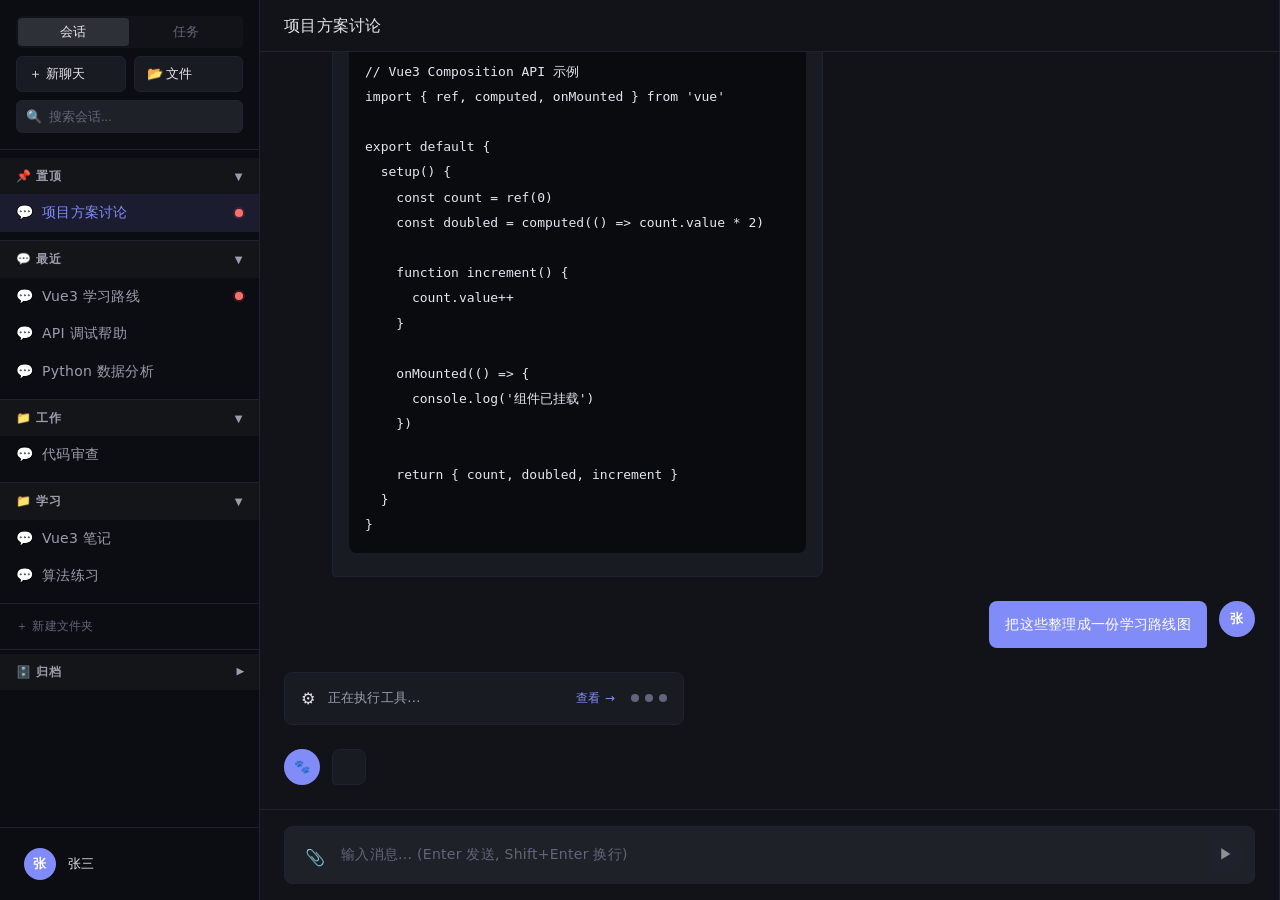
==== 学习/新前端方案/prototype/chat.html @ 30fb82e4 "feat: 添加本地设置文件，配置允许的 Bash 命令和 WebFetch 域名权限" ====
<!DOCTYPE html>
<html lang="zh-CN">
<head>
  <meta charset="UTF-8">
  <meta name="viewport" content="width=device-width, initial-scale=1.0">
  <title>OpenClaw - 聊天</title>
  <link rel="stylesheet" href="css/style.css">
</head>
<body>

<div class="app-layout">
  <!-- Sidebar -->
  <aside class="sidebar" id="sidebar">
    <div class="sidebar-toggle" onclick="toggleSidebar()" title="折叠侧边栏">◀</div>

    <div class="sidebar-header">
      <div class="sidebar-tabs">
        <button class="sidebar-tab active" data-tab="chats" onclick="switchSidebarTab('chats')">会话</button>
        <button class="sidebar-tab" data-tab="tasks" onclick="switchSidebarTab('tasks')">任务</button>
      </div>
      <div class="sidebar-actions">
        <div class="action-row" id="chatActions">
          <button class="sidebar-btn" onclick="showWelcome()">＋ 新聊天</button>
          <button class="sidebar-btn" onclick="location.href='files.html'">📂 文件</button>
        </div>
        <div class="action-row" id="taskActions" style="display:none">
          <button class="sidebar-btn" onclick="location.href='task-config.html'">＋ 新任务</button>
        </div>
      </div>
      <div class="sidebar-search">
        <span class="search-icon">🔍</span>
        <input type="text" placeholder="搜索会话...">
      </div>
    </div>

    <div class="sidebar-content">
      <!-- ===== Chats tab ===== -->
      <div class="sidebar-tab-pane active" id="sidebar-chats">
        <div class="sidebar-section" id="section-pinned">
          <div class="sidebar-section-header"><span>📌 置顶</span><span class="chevron">▼</span></div>
          <div class="sidebar-section-items">
            <div class="sidebar-item active" data-session="project" data-pinned="true" onclick="switchSession('project')">
              <span class="item-icon">💬</span><span class="item-text">项目方案讨论</span>
              <span class="item-badge indicator-dot indicator-dot-accent"></span>
              <div class="item-actions"><button class="item-action-btn" data-action="rename" title="重命名">✏️</button><button class="item-action-btn" data-action="delete" title="删除">🗑️</button></div>
            </div>
          </div>
        </div>
        <div class="sidebar-section" id="section-recent">
          <div class="sidebar-section-header"><span>💬 最近</span><span class="chevron">▼</span></div>
          <div class="sidebar-section-items">
            <div class="sidebar-item" data-session="vue3" onclick="switchSession('vue3')">
              <span class="item-icon">💬</span><span class="item-text">Vue3 学习路线</span>
              <span class="item-badge indicator-dot indicator-dot-accent"></span>
              <div class="item-actions"><button class="item-action-btn" data-action="rename" title="重命名">✏️</button><button class="item-action-btn" data-action="delete" title="删除">🗑️</button></div>
            </div>
            <div class="sidebar-item" data-session="debug" onclick="switchSession('debug')">
              <span class="item-icon">💬</span><span class="item-text">API 调试帮助</span>
              <span class="item-badge"></span>
              <div class="item-actions"><button class="item-action-btn" data-action="rename" title="重命名">✏️</button><button class="item-action-btn" data-action="delete" title="删除">🗑️</button></div>
            </div>
            <div class="sidebar-item" data-session="python" onclick="switchSession('python')">
              <span class="item-icon">💬</span><span class="item-text">Python 数据分析</span>
              <span class="item-badge"></span>
              <div class="item-actions"><button class="item-action-btn" data-action="rename" title="重命名">✏️</button><button class="item-action-btn" data-action="delete" title="删除">🗑️</button></div>
            </div>
          </div>
        </div>
        <div class="sidebar-section" id="section-work">
          <div class="sidebar-section-header"><span>📁 工作</span><span class="chevron">▼</span></div>
          <div class="sidebar-section-items">
            <div class="sidebar-item" data-session="review" data-folder="work" onclick="switchSession('review')">
              <span class="item-icon">💬</span><span class="item-text">代码审查</span>
              <span class="item-badge"></span>
              <div class="item-actions"><button class="item-action-btn" data-action="rename" title="重命名">✏️</button><button class="item-action-btn" data-action="delete" title="删除">🗑️</button></div>
            </div>
          </div>
        </div>
        <div class="sidebar-section" id="section-learn">
          <div class="sidebar-section-header"><span>📁 学习</span><span class="chevron">▼</span></div>
          <div class="sidebar-section-items">
            <div class="sidebar-item" data-session="vue-note" data-folder="learn" onclick="switchSession('vue-note')">
              <span class="item-icon">💬</span><span class="item-text">Vue3 笔记</span>
              <span class="item-badge"></span>
              <div class="item-actions"><button class="item-action-btn" data-action="rename" title="重命名">✏️</button><button class="item-action-btn" data-action="delete" title="删除">🗑️</button></div>
            </div>
            <div class="sidebar-item" data-session="algo" data-folder="learn" onclick="switchSession('algo')">
              <span class="item-icon">💬</span><span class="item-text">算法练习</span>
              <span class="item-badge"></span>
              <div class="item-actions"><button class="item-action-btn" data-action="rename" title="重命名">✏️</button><button class="item-action-btn" data-action="delete" title="删除">🗑️</button></div>
            </div>
          </div>
        </div>
        <div class="add-folder-btn" onclick="createSidebarFolder()">＋ 新建文件夹</div>
        <div class="sidebar-section collapsed" id="section-archive">
          <div class="sidebar-section-header"><span>🗄️ 归档</span><span class="chevron">▼</span></div>
          <div class="sidebar-section-items">
            <div class="sidebar-item" data-session="old" data-archived="true" onclick="switchSession('old')">
              <span class="item-icon">💬</span><span class="item-text">旧项目讨论</span>
              <span class="item-badge"></span>
              <div class="item-actions"><button class="item-action-btn" data-action="rename" title="重命名">✏️</button><button class="item-action-btn" data-action="delete" title="删除">🗑️</button></div>
            </div>
          </div>
        </div>
      </div>

      <!-- ===== Tasks tab ===== -->
      <div class="sidebar-tab-pane" id="sidebar-tasks">
        <div class="sidebar-section">
          <div class="sidebar-section-header"><span>🔔 有更新</span><span class="chevron">▼</span></div>
          <div class="sidebar-section-items">
            <div class="sidebar-item" data-session="daily" onclick="location.href='task-history.html'">
              <span class="item-icon">⏰</span><span class="item-text">每日新闻摘要</span>
              <span class="item-badge indicator-dot indicator-dot-accent"></span>
              <div class="item-actions"><button class="item-action-btn" data-action="rename" title="重命名">✏️</button><button class="item-action-btn" data-action="delete" title="删除">🗑️</button></div>
            </div>
          </div>
        </div>
        <div class="sidebar-section">
          <div class="sidebar-section-header"><span>🟢 运行中</span><span class="chevron">▼</span></div>
          <div class="sidebar-section-items">
            <div class="sidebar-item" data-session="weekly" onclick="location.href='task-history.html'">
              <span class="item-icon">⏰</span><span class="item-text">周报整理</span>
              <span class="item-badge indicator-dot indicator-dot-pulse"></span>
              <div class="item-actions"><button class="item-action-btn" data-action="rename" title="重命名">✏️</button><button class="item-action-btn" data-action="delete" title="删除">🗑️</button></div>
            </div>
          </div>
        </div>
        <div class="sidebar-section">
          <div class="sidebar-section-header"><span>⏸ 已暂停</span><span class="chevron">▼</span></div>
          <div class="sidebar-section-items">
            <div class="sidebar-item" data-session="backup" onclick="location.href='task-history.html'">
              <span class="item-icon">⏰</span><span class="item-text">数据库备份</span>
              <div class="item-actions"><button class="item-action-btn" data-action="rename" title="重命名">✏️</button><button class="item-action-btn" data-action="delete" title="删除">🗑️</button></div>
            </div>
          </div>
        </div>
        <div class="sidebar-section collapsed">
          <div class="sidebar-section-header"><span>❌ 已取消</span><span class="chevron">▼</span></div>
          <div class="sidebar-section-items">
            <div class="sidebar-item" data-session="report" onclick="location.href='task-history.html'">
              <span class="item-icon">⏰</span><span class="item-text">月度报告生成</span>
              <div class="item-actions"><button class="item-action-btn" data-action="rename" title="重命名">✏️</button><button class="item-action-btn" data-action="delete" title="删除">🗑️</button></div>
            </div>
          </div>
        </div>
      </div>
    </div>

    <!-- User area -->
    <div class="sidebar-footer">
      <div class="user-area" id="userArea" onclick="showUserMenu(this)">
        <div class="user-avatar">张</div>
        <div class="user-info">
          <div class="user-name">张三</div>
        </div>
      </div>
    </div>
  </aside>

  <div class="sidebar-overlay" onclick="closeMobileSidebar()"></div>

  <!-- Main content -->
  <main class="main-content">
    <!-- Top bar -->
    <div class="topbar">
      <div class="topbar-title">
        <button class="hamburger-btn" onclick="toggleSidebar()">☰</button>
        <span id="chatTitle">项目方案讨论</span>
      </div>
    </div>

    <!-- Messages area (normal chat) -->
    <div class="messages-area" id="messagesArea">
      <!-- User message 1 -->
      <div class="message message-user">
        <div class="avatar avatar-user">张</div>
        <div class="message-content">帮我搜索一下 Vue3 的最新教程</div>
      </div>

      <!-- Tool card (completed) -->
      <div class="tool-card" id="toolCard1" onclick="openToolPanel()">
        <span class="tool-card-icon">✅</span>
        <span class="tool-card-text">执行了 3 个工具</span>
        <span class="tool-card-action">查看 →</span>
      </div>

      <!-- AI reply 1 -->
      <div class="message message-ai">
        <div class="avatar avatar-ai">🐾</div>
        <div class="message-content md-content">
          <button class="message-copy-btn" onclick="copyMessage(this)">复制</button>
          <h3>Vue3 最新教程资源整理</h3>
          <p>我为你搜索了 Vue3 的最新学习资源，以下是推荐的教程：</p>
          <ul>
            <li><strong>Vue3 官方文档</strong> — 最权威的学习资源，包含完整的 API 参考和教程</li>
            <li><strong>Vue School</strong> — 提供高质量的 Vue3 视频课程，从入门到进阶</li>
            <li><strong>Vue Mastery</strong> — 由 Vue 核心团队推荐的学习平台</li>
          </ul>
          <p>关键学习内容包括：</p>
          <ol>
            <li>Composition API（组合式 API）</li>
            <li>响应式系统（ref、reactive、computed）</li>
            <li>Script Setup 语法糖</li>
            <li>Pinia 状态管理</li>
          </ol>
          <div class="code-block-header">
            <span class="code-lang">javascript</span>
            <button class="code-copy-btn" onclick="copyCode(this)">复制代码</button>
          </div>
          <pre><code>// Vue3 Composition API 示例
import { ref, computed, onMounted } from 'vue'

export default {
  setup() {
    const count = ref(0)
    const doubled = computed(() => count.value * 2)

    function increment() {
      count.value++
    }

    onMounted(() => {
      console.log('组件已挂载')
    })

    return { count, doubled, increment }
  }
}</code></pre>
        </div>
      </div>

      <!-- User message 2 -->
      <div class="message message-user">
        <div class="avatar avatar-user">张</div>
        <div class="message-content">把这些整理成一份学习路线图</div>
      </div>

      <!-- Tool card (executing -> will complete) -->
      <div class="tool-card" id="toolCard2" onclick="openToolPanel()">
        <span class="tool-card-icon" id="toolCard2Icon">⚙️</span>
        <span class="tool-card-text" id="toolCard2Text">正在执行工具...</span>
        <span class="tool-card-action">查看 →</span>
        <div class="thinking-indicator" id="toolCard2Loading" style="padding:0;margin-left:4px;">
          <div class="thinking-dot"></div>
          <div class="thinking-dot"></div>
          <div class="thinking-dot"></div>
        </div>
      </div>

      <!-- AI reply 2 (typewriter effect) -->
      <div class="message message-ai" id="aiReply2">
        <div class="avatar avatar-ai">🐾</div>
        <div class="message-content md-content" id="aiReply2Content">
          <button class="message-copy-btn" onclick="copyMessage(this)">复制</button>
        </div>
      </div>
    </div>

    <!-- Welcome state (hidden by default) -->
    <div class="welcome-state hidden" id="welcomeState">
      <div class="welcome-icon">🐾</div>
      <div>
        <h2>你好，欢迎使用 OpenClaw</h2>
        <p>你可以在下方输入任何问题开始对话</p>
      </div>
      <div class="quick-actions">
        <div class="quick-action-card hover-lift" onclick="quickAction('帮我写一个 Vue3 组件，实现用户注册表单')">
          <div class="qa-icon">💡</div>
          <div class="qa-text">帮我写代码</div>
        </div>
        <div class="quick-action-card hover-lift" onclick="quickAction('帮我写一份产品需求文档的大纲')">
          <div class="qa-icon">📝</div>
          <div class="qa-text">帮我写文案</div>
        </div>
        <div class="quick-action-card hover-lift" onclick="quickAction('搜索 2025 年最新的 AI 发展趋势')">
          <div class="qa-icon">🔍</div>
          <div class="qa-text">帮我搜索</div>
        </div>
        <div class="quick-action-card hover-lift" onclick="quickAction('分析这份销售数据，找出增长最快的产品类目')">
          <div class="qa-icon">📊</div>
          <div class="qa-text">分析数据</div>
        </div>
      </div>
    </div>

    <!-- Stop button -->
    <button class="stop-btn" id="stopBtn" onclick="stopGeneration()">⏹ 停止生成</button>

    <!-- Image preview strip -->
    <div class="image-preview-strip" id="imagePreview">
      <!-- Dynamically added -->
    </div>

    <!-- Input area -->
    <div class="input-area">
      <div class="input-wrapper">
        <button class="icon-btn" title="添加附件" onclick="document.getElementById('fileInput').click()">📎</button>
        <input type="file" id="fileInput" style="display:none" multiple accept="image/*" onchange="handleFileSelect(this)">
        <textarea class="chat-textarea" id="chatInput" placeholder="输入消息... (Enter 发送, Shift+Enter 换行)" rows="1"></textarea>
        <div class="input-actions">
          <button class="send-btn" id="sendBtn" disabled onclick="sendMessage()">▶</button>
        </div>
      </div>
    </div>
  </main>

  <!-- Right panel (tool execution details) -->
  <div class="right-panel" id="rightPanel">
    <div class="panel-resize-handle"></div>
    <div class="right-panel-header">
      <h3>🔧 工具执行详情</h3>
      <button class="right-panel-close" onclick="closeToolPanel()">✕</button>
    </div>
    <div class="right-panel-content">
      <div class="hybrid-timeline">
        <div class="hybrid-timeline-progress" id="hybridProgress" style="height:68%"></div>
        <div class="hybrid-step complete">
          <div class="hybrid-marker">✓</div>
          <div class="hybrid-card">
            <div class="hybrid-card-title"><span>web_search</span><span class="tool-time">0.8s</span></div>
            <div class="hybrid-card-detail">搜索 "Vue3 最新教程 2025"</div>
            <div class="hybrid-card-status s-complete">✓ 返回 5 条结果</div>
          </div>
        </div>
        <div class="hybrid-step complete">
          <div class="hybrid-marker">✓</div>
          <div class="hybrid-card">
            <div class="hybrid-card-title"><span>read_page</span><span class="tool-time">1.2s</span></div>
            <div class="hybrid-card-detail">读取 vuejs.org/guide/introduction</div>
            <div class="hybrid-card-status s-complete">✓ 获取 2,340 字</div>
          </div>
        </div>
        <div class="hybrid-step running">
          <div class="hybrid-marker"><span class="mini-spinner"></span></div>
          <div class="hybrid-card">
            <div class="hybrid-card-title"><span>organize</span><span class="tool-time">...</span></div>
            <div class="hybrid-card-detail">正在生成学习路线图</div>
            <div class="hybrid-card-status s-running"><span class="mini-spinner"></span> 执行中</div>
          </div>
        </div>
      </div>
    </div>
  </div>
</div>

<script src="js/interactions.js"></script>
<script>
  /* ========== Chat Page Logic ========== */

  var chatInput = document.getElementById('chatInput');
  var sendBtn = document.getElementById('sendBtn');
  var messagesArea = document.getElementById('messagesArea');
  var welcomeState = document.getElementById('welcomeState');
  var stopBtn = document.getElementById('stopBtn');
  var rightPanel = document.getElementById('rightPanel');
  var currentTypewriter = null;
  var isGenerating = false;

  // Auto-resize textarea
  autoResize(chatInput);

  // Enable/disable send button based on input
  chatInput.addEventListener('input', function() {
    sendBtn.disabled = chatInput.value.trim() === '';
  });

  // Enter to send, Shift+Enter for newline
  chatInput.addEventListener('keydown', function(e) {
    if (e.key === 'Enter' && !e.shiftKey) {
      e.preventDefault();
      if (chatInput.value.trim()) sendMessage();
    }
  });

  // Paste image support
  chatInput.addEventListener('paste', function(e) {
    var items = e.clipboardData && e.clipboardData.items;
    if (!items) return;
    for (var i = 0; i < items.length; i++) {
      if (items[i].type.indexOf('image') !== -1) {
        var file = items[i].getAsFile();
        addImagePreview(file);
      }
    }
  });

  function handleFileSelect(input) {
    var files = input.files;
    for (var i = 0; i < files.length; i++) {
      if (files[i].type.indexOf('image') !== -1) {
        addImagePreview(files[i]);
      }
    }
    input.value = '';
  }

  function addImagePreview(file) {
    var strip = document.getElementById('imagePreview');
    strip.classList.add('visible');

    var item = document.createElement('div');
    item.className = 'image-preview-item';

    var img = document.createElement('img');
    img.src = URL.createObjectURL(file);

    var removeBtn = document.createElement('button');
    removeBtn.className = 'image-preview-remove';
    removeBtn.textContent = '✕';
    removeBtn.onclick = function() {
      item.remove();
      if (strip.children.length === 0) strip.classList.remove('visible');
    };

    item.appendChild(img);
    item.appendChild(removeBtn);
    strip.appendChild(item);
  }

  // Send message
  function sendMessage() {
    var text = chatInput.value.trim();
    if (!text || isGenerating) return;

    // Hide welcome, show messages
    welcomeState.classList.add('hidden');
    messagesArea.classList.remove('hidden');

    // Add user message
    var userMsg = document.createElement('div');
    userMsg.className = 'message message-user slide-up';
    userMsg.innerHTML = '<div class="avatar avatar-user">张</div><div class="message-content">' + escapeHtml(text) + '</div>';
    messagesArea.appendChild(userMsg);

    // Clear input
    chatInput.value = '';
    chatInput.style.height = 'auto';
    sendBtn.disabled = true;

    // Clear image preview
    var strip = document.getElementById('imagePreview');
    strip.innerHTML = '';
    strip.classList.remove('visible');

    // Scroll to bottom
    scrollToBottom();

    // Show thinking indicator
    var thinkingMsg = document.createElement('div');
    thinkingMsg.className = 'message message-ai';
    thinkingMsg.id = 'thinkingMsg';
    thinkingMsg.innerHTML = '<div class="avatar avatar-ai">🐾</div><div class="thinking-indicator"><div class="thinking-dot"></div><div class="thinking-dot"></div><div class="thinking-dot"></div></div>';
    messagesArea.appendChild(thinkingMsg);
    scrollToBottom();

    isGenerating = true;
    stopBtn.classList.add('visible');

    // Simulate AI reply after delay
    setTimeout(function() {
      // Remove thinking
      var thinking = document.getElementById('thinkingMsg');
      if (thinking) thinking.remove();

      // Create AI reply with typewriter
      var aiMsg = document.createElement('div');
      aiMsg.className = 'message message-ai slide-up';
      var contentDiv = document.createElement('div');
      contentDiv.className = 'message-content md-content';

      var copyBtn = document.createElement('button');
      copyBtn.className = 'message-copy-btn';
      copyBtn.textContent = '复制';
      copyBtn.onclick = function() { copyMessage(copyBtn); };
      contentDiv.appendChild(copyBtn);

      var textSpan = document.createElement('span');
      contentDiv.appendChild(textSpan);

      aiMsg.innerHTML = '<div class="avatar avatar-ai">🐾</div>';
      aiMsg.appendChild(contentDiv);
      messagesArea.appendChild(aiMsg);

      var replyText = generateReply(text);
      var cursor = document.createElement('span');
      cursor.className = 'typing-cursor';
      contentDiv.appendChild(cursor);

      currentTypewriter = typeWriter(textSpan, replyText, 20, function() {
        if (cursor.parentNode) cursor.remove();
        isGenerating = false;
        stopBtn.classList.remove('visible');
      });

      scrollToBottom();
    }, 1000);
  }

  function generateReply(userText) {
    // Simple mock replies
    if (userText.includes('代码') || userText.includes('code')) {
      return '<p>好的，这是一个示例代码：</p><pre><code>function hello() {\n  console.log("Hello, World!");\n}</code></pre><p>你可以根据需求修改这段代码。</p>';
    }
    if (userText.includes('搜索') || userText.includes('search')) {
      return '<p>我已经为你搜索了相关信息。以下是主要发现：</p><ul><li>结果 1：相关文档和教程</li><li>结果 2：社区讨论和最佳实践</li><li>结果 3：最新版本更新说明</li></ul>';
    }
    return '<p>收到你的消息！我来帮你分析一下。</p><p>根据你的描述，我有以下建议：</p><ol><li>首先确认具体需求和目标</li><li>然后制定实施方案</li><li>最后逐步执行并验证结果</li></ol><p>需要我进一步展开哪个部分吗？</p>';
  }

  function escapeHtml(text) {
    var div = document.createElement('div');
    div.textContent = text;
    return div.innerHTML;
  }

  function stopGeneration() {
    if (currentTypewriter) {
      currentTypewriter();
      currentTypewriter = null;
    }
    isGenerating = false;
    stopBtn.classList.remove('visible');
    var thinking = document.getElementById('thinkingMsg');
    if (thinking) thinking.remove();
  }

  function scrollToBottom() {
    setTimeout(function() {
      messagesArea.scrollTop = messagesArea.scrollHeight;
    }, 50);
  }

  function copyMessage(btn) {
    var content = btn.parentElement.textContent.replace('复制', '').trim();
    navigator.clipboard.writeText(content).then(function() {
      btn.textContent = '已复制';
      setTimeout(function() { btn.textContent = '复制'; }, 1500);
    });
  }

  function copyCode(btn) {
    var pre = btn.closest('.code-block-header').nextElementSibling;
    if (pre) {
      navigator.clipboard.writeText(pre.textContent).then(function() {
        btn.textContent = '已复制';
        setTimeout(function() { btn.textContent = '复制代码'; }, 1500);
      });
    }
  }

  // Welcome state
  function showWelcome() {
    messagesArea.classList.add('hidden');
    welcomeState.classList.remove('hidden');
    document.getElementById('chatTitle').textContent = '新聊天';
    // Deselect sidebar items
    document.querySelectorAll('.sidebar-item').forEach(function(el) { el.classList.remove('active'); });
    closeToolPanel();
  }

  function quickAction(text) {
    chatInput.value = text;
    sendBtn.disabled = false;
    welcomeState.classList.add('hidden');
    messagesArea.classList.remove('hidden');
    messagesArea.innerHTML = '';
    sendMessage();
  }

  // Session switching
  function switchSession(id) {
    document.querySelectorAll('.sidebar-item').forEach(function(el) { el.classList.remove('active'); });
    var item = document.querySelector('[data-session="' + id + '"]');
    if (item) {
      item.classList.add('active');
      document.getElementById('chatTitle').textContent = item.querySelector('.item-text').textContent;
    }
    closeToolPanel();
    // For prototype, just show the messages area
    welcomeState.classList.add('hidden');
    messagesArea.classList.remove('hidden');
  }

  // Tool panel
  function openToolPanel() {
    rightPanel.classList.add('open');
    // Simulate tool 3 completing after 2s
    setTimeout(function() {
      var steps = document.querySelectorAll('.hybrid-step');
      if (steps[2]) {
        steps[2].className = 'hybrid-step complete';
        steps[2].querySelector('.hybrid-marker').innerHTML = '✓';
        var time = steps[2].querySelector('.hybrid-card-title .tool-time');
        if (time) time.textContent = '1.5s';
        var status = steps[2].querySelector('.hybrid-card-status');
        if (status) { status.className = 'hybrid-card-status s-complete'; status.textContent = '✓ 生成完毕'; }
        var prog = document.getElementById('hybridProgress');
        if (prog) prog.style.height = '100%';
      }
    }, 2000);
  }

  function closeToolPanel() {
    rightPanel.classList.remove('open');
    rightPanel.style.width = '';
    rightPanel.style.minWidth = '';
  }

  // Esc to close panel
  document.addEventListener('keydown', function(e) {
    if (e.key === 'Escape') closeToolPanel();
  });

  // User menu
  function showUserMenu(el) {
    showDropdown(el, [
      { icon: '⚙️', label: '设置', action: function() { location.href = 'settings.html'; } },
      { divider: true },
      { icon: '🚪', label: '退出登录', danger: true, action: function() { location.href = 'login.html'; } }
    ]);
  }

  // Tool card 2: switch from executing to complete after 3s
  setTimeout(function() {
    var icon = document.getElementById('toolCard2Icon');
    var text = document.getElementById('toolCard2Text');
    var loading = document.getElementById('toolCard2Loading');
    if (icon) icon.textContent = '✅';
    if (text) text.textContent = '执行了 3 个工具';
    if (loading) loading.style.display = 'none';
  }, 3000);

  // AI Reply 2: typewriter effect
  setTimeout(function() {
    var el = document.getElementById('aiReply2Content');
    if (!el) return;
    var replyHtml = '<h3>Vue3 学习路线图</h3>' +
      '<p>根据搜索结果和最佳实践，我为你整理了以下学习路线：</p>' +
      '<h4>🟢 第一阶段：基础入门（1-2 周）</h4>' +
      '<ul><li>HTML/CSS/JS 基础回顾</li><li>Vue3 核心概念：模板语法、指令、组件</li><li>使用 Vite 创建项目</li></ul>' +
      '<h4>🟡 第二阶段：核心进阶（2-3 周）</h4>' +
      '<ul><li>Composition API 深入</li><li>响应式原理（ref / reactive / watch）</li><li>组件通信（props / emits / provide-inject）</li></ul>' +
      '<h4>🔴 第三阶段：生态工具（2-3 周）</h4>' +
      '<ul><li>Vue Router 路由管理</li><li>Pinia 状态管理</li><li>Axios 网络请求</li></ul>' +
      '<blockquote>建议每个阶段都结合实际项目练习，效果最佳。</blockquote>';

    var textSpan = document.createElement('span');
    el.appendChild(textSpan);
    var cursor = document.createElement('span');
    cursor.className = 'typing-cursor';
    el.appendChild(cursor);

    currentTypewriter = typeWriter(textSpan, replyHtml, 15, function() {
      if (cursor.parentNode) cursor.remove();
      scrollToBottom();
    });
  }, 3500);

  // Initial scroll
  scrollToBottom();
</script>

</body>
</html>
---- 学习/新前端方案/prototype/css/style.css ----
/* ========== 1. Variables & Reset ========== */

:root {
  /*
   * Dark theme (default)
   * Inspired by GitHub (#0D1117), Tailwind Slate, shadcn/ui Zinc,
   * and Linear's approach — deep near-black base with subtle cool
   * undertone, clear elevation hierarchy, vibrant accent.
   *
   * Layer system (5 steps, ~4-5% lightness increment each):
   *   L0 sidebar  #0c0d12  (HSL 228, 16%, 6%)
   *   L1 primary  #111318  (HSL 222, 14%, 8%)
   *   L2 card     #191b22  (HSL 220, 12%, 12%)
   *   L3 input    #1f2128  (HSL 220, 11%, 14%)
   *   L4 hover    #262830  (HSL 220, 9%, 17%)
   *   L5 active   #2e3039  (HSL 222, 10%, 20%)
   */
  --bg-primary: #111318;
  --bg-sidebar: #0c0d12;
  --bg-card: #191b22;
  --bg-input: #1f2128;
  --bg-hover: #262830;
  --bg-active: #2e3039;
  --bg-code: #0a0b0f;
  --bg-tooltip: #333540;
  --bg-overlay: rgba(0, 0, 0, 0.6);
  --bg-sidebar-section: rgba(255, 255, 255, 0.03);
  --bg-sidebar-section-hover: rgba(255, 255, 255, 0.06);

  --text-primary: #e4e4e9;
  --text-secondary: #9c9dac;
  --text-muted: #63647a;
  --text-inverse: #111318;

  --accent: #818cf8;
  --accent-hover: #6e79f7;
  --accent-light: rgba(129, 140, 248, 0.12);

  --success: #34d399;
  --error: #f87171;
  --warning: #fbbf24;
  --info: #60a5fa;

  --border: #1f2230;
  --border-light: #2c2f40;
  --border-focus: #818cf8;

  --radius-sm: 4px;
  --radius-md: 6px;
  --radius-lg: 8px;
  --radius-xl: 12px;
  --radius-full: 9999px;

  --spacing-xs: 4px;
  --spacing-sm: 8px;
  --spacing-md: 12px;
  --spacing-lg: 16px;
  --spacing-xl: 24px;
  --spacing-2xl: 32px;
  --spacing-3xl: 48px;

  /*
   * Font stack:
   *   1. system-ui / -apple-system — 使用系统原生 UI 字体
   *   2. Segoe UI — Windows 11/10
   *   3. PingFang SC — macOS/iOS 苹方
   *   4. HarmonyOS Sans SC — HarmonyOS 鸿蒙
   *   5. Hiragino Sans GB — macOS 冬青黑 (兼容旧版)
   *   6. Microsoft YaHei — Windows 微软雅黑
   *   7. sans-serif fallback + emoji
   */
  --font-sans: system-ui, -apple-system, BlinkMacSystemFont, 'Segoe UI',
    'PingFang SC', 'HarmonyOS Sans SC', 'Hiragino Sans GB',
    'Microsoft YaHei', 'Helvetica Neue', Helvetica, Arial, sans-serif,
    'Apple Color Emoji', 'Segoe UI Emoji', 'Noto Color Emoji';
  --font-mono: ui-monospace, 'SFMono-Regular', 'JetBrains Mono', 'Fira Code',
    'Cascadia Code', 'Source Code Pro', Menlo, Consolas, monospace;

  /*
   * Font size scale (Ant Design 式五音阶):
   *   xs   12px — 辅助说明、时间戳、badge
   *   sm   13px — 侧边栏、表单标签、次要信息
   *   base 14px — 正文基准 (Ant Design 标准)
   *   md   16px — 小标题、强调段落
   *   lg   18px — 页面标题
   *   xl   24px — 大标题
   *   2xl  30px — 登录/展示标题
   */
  --font-size-xs: 12px;
  --font-size-sm: 13px;
  --font-size-base: 14px;
  --font-size-md: 16px;
  --font-size-lg: 18px;
  --font-size-xl: 24px;
  --font-size-2xl: 30px;

  --transition-fast: 150ms ease;
  --transition-normal: 200ms ease;
  --transition-slow: 300ms ease;

  --sidebar-width: 260px;
  --sidebar-collapsed: 0px;
  --topbar-height: 52px;

  --shadow-sm: 0 1px 2px rgba(0,0,0,0.4);
  --shadow-md: 0 4px 16px rgba(0,0,0,0.5);
  --shadow-lg: 0 10px 30px rgba(0,0,0,0.55);
  --shadow-xl: 0 16px 48px rgba(0,0,0,0.65);
}

/* Light theme */
[data-theme="light"] {
  --bg-primary: #f8f9fb;
  --bg-sidebar: #ffffff;
  --bg-card: #ffffff;
  --bg-input: #f1f2f6;
  --bg-hover: #edeef3;
  --bg-active: #e3e4ec;
  --bg-code: #1a1d2e;
  --bg-tooltip: #363848;
  --bg-overlay: rgba(0, 0, 0, 0.35);
  --bg-sidebar-section: rgba(0, 0, 0, 0.025);
  --bg-sidebar-section-hover: rgba(0, 0, 0, 0.05);

  --text-primary: #1a1b26;
  --text-secondary: #4b4d63;
  --text-muted: #8a8ca4;
  --text-inverse: #f8f9fb;

  --accent: #6366f1;
  --accent-hover: #5558e6;
  --accent-light: rgba(99, 102, 241, 0.1);

  --border: #e2e3ec;
  --border-light: #d0d1de;
  --border-focus: #6366f1;

  --shadow-sm: 0 1px 2px rgba(0,0,0,0.05);
  --shadow-md: 0 4px 12px rgba(0,0,0,0.07);
  --shadow-lg: 0 8px 24px rgba(0,0,0,0.1);
  --shadow-xl: 0 12px 40px rgba(0,0,0,0.14);
}

/* Reset */
*, *::before, *::after {
  margin: 0;
  padding: 0;
  box-sizing: border-box;
}

html {
  font-size: var(--font-size-base);
  -webkit-font-smoothing: antialiased;
  -moz-osx-font-smoothing: grayscale;
  text-rendering: optimizeLegibility;
  /* 中文字体渲染优化 */
  font-feature-settings: 'kern' 1;
  text-size-adjust: 100%;
}

body {
  font-family: var(--font-sans);
  font-size: var(--font-size-base);
  color: var(--text-primary);
  background: var(--bg-primary);
  /*
   * 中文正文行高建议 1.6-1.8 (Ant Design 14px → 22px = 1.57)
   * 我们选 1.7 以获得更好的中文段落可读性
   */
  line-height: 1.7;
  /*
   * 中文字间距：0.02em 左右可微调呼吸感
   * 但不宜过大 (>0.05em 会让中文显得松散)
   */
  letter-spacing: 0.02em;
  min-height: 100vh;
  transition: background var(--transition-normal), color var(--transition-normal);
}

a {
  color: var(--accent);
  text-decoration: none;
  transition: color var(--transition-fast);
}
a:hover {
  color: var(--accent-hover);
  text-decoration: underline;
}

img { max-width: 100%; display: block; }

/* ========== 2. Typography ========== */

h1, h2, h3, h4, h5, h6 {
  color: var(--text-primary);
  font-weight: 500;
  line-height: 1.4;
  letter-spacing: 0.01em;
}

h1 { font-size: var(--font-size-2xl); font-weight: 600; }
h2 { font-size: var(--font-size-xl); font-weight: 600; }
h3 { font-size: var(--font-size-lg); }
h4 { font-size: var(--font-size-md); }

/* ========== 3. Layout (sidebar + main) ========== */

.app-layout {
  display: flex;
  height: 100vh;
  overflow: hidden;
}

/* Sidebar */
.sidebar {
  width: var(--sidebar-width);
  min-width: var(--sidebar-width);
  background: var(--bg-sidebar);
  border-right: 1px solid var(--border);
  display: flex;
  flex-direction: column;
  transition: width var(--transition-normal), min-width var(--transition-normal);
  overflow: hidden;
  position: relative;
  z-index: 20;
}

.sidebar.collapsed {
  width: var(--sidebar-collapsed);
  min-width: var(--sidebar-collapsed);
}

.sidebar-header {
  padding: var(--spacing-lg);
  border-bottom: 1px solid var(--border);
  flex-shrink: 0;
}

.sidebar-actions {
  display: flex;
  flex-direction: column;
  gap: var(--spacing-sm);
}

.sidebar-actions .action-row {
  display: flex;
  gap: var(--spacing-sm);
}

.sidebar-btn {
  display: flex;
  align-items: center;
  gap: var(--spacing-sm);
  padding: var(--spacing-sm) var(--spacing-md);
  background: var(--bg-card);
  border: 1px solid var(--border);
  border-radius: var(--radius-md);
  color: var(--text-primary);
  font-size: var(--font-size-sm);
  cursor: pointer;
  transition: all var(--transition-fast);
  flex: 1;
  white-space: nowrap;
}
.sidebar-btn:hover {
  background: var(--bg-hover);
  border-color: var(--border-light);
}
.sidebar-btn.active {
  background: var(--accent-light);
  border-color: var(--accent);
  color: var(--accent);
}

/* Sidebar tabs (会话 / 任务) */
.sidebar-tabs {
  display: flex;
  gap: 2px;
  background: var(--bg-primary);
  border-radius: var(--radius-md);
  padding: 2px;
  margin-bottom: var(--spacing-sm);
}
.sidebar-tab {
  flex: 1;
  padding: 5px 0;
  font-size: var(--font-size-sm);
  color: var(--text-muted);
  background: none;
  border: none;
  cursor: pointer;
  border-radius: var(--radius-sm);
  transition: all var(--transition-fast);
  text-align: center;
  font-weight: 500;
}
.sidebar-tab:hover {
  color: var(--text-secondary);
}
.sidebar-tab.active {
  background: var(--bg-active);
  color: var(--text-primary);
}
.sidebar-tab-pane {
  display: none;
}
.sidebar-tab-pane.active {
  display: block;
}

.sidebar-search {
  margin-top: var(--spacing-sm);
  position: relative;
}

.sidebar-search input {
  width: 100%;
  padding: var(--spacing-sm) var(--spacing-md);
  padding-left: 32px;
  background: var(--bg-input);
  border: 1px solid var(--border);
  border-radius: var(--radius-md);
  color: var(--text-primary);
  font-size: var(--font-size-sm);
  outline: none;
  transition: border-color var(--transition-fast);
}
.sidebar-search input:focus {
  border-color: var(--border-focus);
}
.sidebar-search input::placeholder {
  color: var(--text-muted);
}
.sidebar-search .search-icon {
  position: absolute;
  left: 10px;
  top: 50%;
  transform: translateY(-50%);
  color: var(--text-muted);
  font-size: 13px;
  pointer-events: none;
}

/* Sidebar content (scrollable area) */
.sidebar-content {
  flex: 1;
  overflow-y: auto;
  padding: var(--spacing-sm) 0;
}

.sidebar-content::-webkit-scrollbar {
  width: 4px;
}
.sidebar-content::-webkit-scrollbar-track {
  background: transparent;
}
.sidebar-content::-webkit-scrollbar-thumb {
  background: var(--border);
  border-radius: 2px;
}

/* Sidebar sections */
.sidebar-section {
  margin-bottom: 0;
  border-bottom: 1px solid var(--border);
  padding-bottom: var(--spacing-sm);
}
.sidebar-section:last-child {
  border-bottom: none;
}

.sidebar-section-header {
  display: flex;
  align-items: center;
  justify-content: space-between;
  padding: var(--spacing-sm) var(--spacing-lg);
  color: var(--text-secondary);
  font-size: var(--font-size-xs);
  font-weight: 600;
  text-transform: uppercase;
  letter-spacing: 0.5px;
  cursor: pointer;
  user-select: none;
  transition: color var(--transition-fast), background var(--transition-fast);
  background: var(--bg-sidebar-section);
}
.sidebar-section-header:hover {
  color: var(--text-primary);
  background: var(--bg-sidebar-section-hover);
}
.sidebar-section-header .chevron {
  transition: transform var(--transition-fast);
  font-size: 10px;
}
.sidebar-section.collapsed .chevron {
  transform: rotate(-90deg);
}
.sidebar-section.collapsed .sidebar-section-items {
  display: none;
}

/* Sidebar items */
.sidebar-item {
  display: flex;
  align-items: center;
  gap: var(--spacing-sm);
  padding: 7px var(--spacing-lg);
  color: var(--text-secondary);
  font-size: var(--font-size-base);
  cursor: pointer;
  transition: all var(--transition-fast);
  position: relative;
  white-space: nowrap;
  overflow: hidden;
  text-overflow: ellipsis;
}
.sidebar-item:hover {
  background: var(--bg-hover);
  color: var(--text-primary);
}
.sidebar-item.active {
  background: var(--accent-light);
  color: var(--accent);
}
.sidebar-item .item-icon {
  flex-shrink: 0;
  width: 18px;
  text-align: center;
}
.sidebar-item .item-text {
  flex: 1;
  overflow: hidden;
  text-overflow: ellipsis;
}
.sidebar-item .item-badge {
  flex-shrink: 0;
  font-size: 11px;
}

/* -- Sidebar indicator dots -- */
.indicator-dot {
  width: 8px;
  height: 8px;
  border-radius: 50%;
  flex-shrink: 0;
  position: relative;
}
.indicator-dot-accent {
  background: var(--error);
  box-shadow: 0 0 0 2px rgba(239, 68, 68, 0.2);
}
.indicator-dot-success {
  background: var(--success);
}
.indicator-dot-pulse {
  background: var(--success);
}
.indicator-dot-pulse::before {
  content: '';
  position: absolute;
  top: 50%;
  left: 50%;
  width: 100%;
  height: 100%;
  border-radius: 50%;
  background: var(--success);
  transform: translate(-50%, -50%) scale(1);
  animation: indicator-pulse 2s ease-out infinite;
}
@keyframes indicator-pulse {
  0% {
    transform: translate(-50%, -50%) scale(1);
    opacity: 0.6;
  }
  100% {
    transform: translate(-50%, -50%) scale(2.8);
    opacity: 0;
  }
}
.sidebar-item .item-actions {
  display: none;
  gap: var(--spacing-xs);
  flex-shrink: 0;
}
.sidebar-item:hover .item-actions {
  display: flex;
}
.sidebar-item:hover .item-badge {
  display: none;
}
.sidebar-item .item-action-btn {
  background: none;
  border: none;
  color: var(--text-muted);
  cursor: pointer;
  padding: 2px 4px;
  border-radius: var(--radius-sm);
  font-size: 12px;
  transition: all var(--transition-fast);
}
.sidebar-item .item-action-btn:hover {
  color: var(--text-primary);
  background: var(--bg-active);
}

/* Sidebar rename input */
.sidebar-item .rename-input {
  background: var(--bg-input);
  border: 1px solid var(--accent);
  border-radius: var(--radius-sm);
  color: var(--text-primary);
  font-size: var(--font-size-sm);
  padding: 2px 6px;
  outline: none;
  width: 100%;
}

/* Add folder button */
.add-folder-btn {
  display: flex;
  align-items: center;
  gap: var(--spacing-sm);
  padding: var(--spacing-sm) var(--spacing-lg);
  margin: var(--spacing-xs) 0;
  color: var(--text-muted);
  font-size: var(--font-size-xs);
  cursor: pointer;
  transition: color var(--transition-fast);
  border-bottom: 1px solid var(--border);
  padding-bottom: var(--spacing-md);
}
.add-folder-btn:hover {
  color: var(--text-secondary);
}

/* Folder name inline input */
.folder-name-input {
  background: var(--bg-primary);
  border: 1px solid var(--accent);
  border-radius: var(--radius-sm);
  color: var(--text-primary);
  font-size: var(--font-size-sm);
  padding: 2px 6px;
  outline: none;
  width: 120px;
  font-family: inherit;
}
.folder-name-input::placeholder {
  color: var(--text-muted);
}

/* Sidebar footer / user area */
.sidebar-footer {
  border-top: 1px solid var(--border);
  padding: var(--spacing-md) var(--spacing-lg);
  flex-shrink: 0;
}

.user-area {
  display: flex;
  align-items: center;
  gap: var(--spacing-md);
  cursor: pointer;
  padding: var(--spacing-sm);
  border-radius: var(--radius-md);
  transition: background var(--transition-fast);
  position: relative;
}
.user-area:hover {
  background: var(--bg-hover);
}

.user-avatar {
  width: 32px;
  height: 32px;
  border-radius: var(--radius-full);
  background: var(--accent);
  display: flex;
  align-items: center;
  justify-content: center;
  color: white;
  font-size: var(--font-size-sm);
  font-weight: 600;
  flex-shrink: 0;
}

.user-info {
  flex: 1;
  overflow: hidden;
}
.user-name {
  font-size: var(--font-size-sm);
  font-weight: 500;
  color: var(--text-primary);
  white-space: nowrap;
  overflow: hidden;
  text-overflow: ellipsis;
}

/* Sidebar collapse button */
.sidebar-toggle {
  position: absolute;
  right: -12px;
  top: 50%;
  transform: translateY(-50%);
  width: 24px;
  height: 24px;
  background: var(--bg-card);
  border: 1px solid var(--border);
  border-radius: var(--radius-full);
  display: flex;
  align-items: center;
  justify-content: center;
  cursor: pointer;
  color: var(--text-muted);
  font-size: 12px;
  z-index: 30;
  transition: all var(--transition-fast);
  opacity: 0;
}
.sidebar:hover .sidebar-toggle,
.sidebar-toggle:hover {
  opacity: 1;
}
.sidebar-toggle:hover {
  color: var(--text-primary);
  background: var(--bg-hover);
}

/* Main content area */
.main-content {
  flex: 1;
  display: flex;
  flex-direction: column;
  min-width: 0;
  position: relative;
  transition: margin-left var(--transition-normal);
}

/* Right panel */
.right-panel {
  width: 0;
  min-width: 0;
  background: var(--bg-sidebar);
  border-left: 1px solid var(--border);
  overflow: hidden;
  transition: width var(--transition-slow), min-width var(--transition-slow);
  display: flex;
  flex-direction: column;
  position: relative;
}
.right-panel.open {
  width: 380px;
  min-width: 380px;
}

.right-panel-header {
  display: flex;
  align-items: center;
  justify-content: space-between;
  padding: var(--spacing-lg);
  border-bottom: 1px solid var(--border);
  flex-shrink: 0;
}
.right-panel-header h3 {
  font-size: var(--font-size-md);
  white-space: nowrap;
}
.right-panel-close {
  background: none;
  border: none;
  color: var(--text-muted);
  cursor: pointer;
  font-size: 18px;
  padding: 4px;
  border-radius: var(--radius-sm);
  transition: all var(--transition-fast);
}
.right-panel-close:hover {
  color: var(--text-primary);
  background: var(--bg-hover);
}

.right-panel-content {
  flex: 1;
  overflow-y: auto;
  padding: var(--spacing-lg);
}

/* Panel resize handle */
.panel-resize-handle {
  position: absolute;
  left: 0;
  top: 0;
  bottom: 0;
  width: 4px;
  cursor: col-resize;
  z-index: 10;
  transition: background var(--transition-fast);
}
.panel-resize-handle:hover,
.panel-resize-handle.dragging {
  background: var(--accent);
}

/* Top bar */
.topbar {
  display: flex;
  align-items: center;
  justify-content: space-between;
  padding: var(--spacing-md) var(--spacing-xl);
  border-bottom: 1px solid var(--border);
  height: var(--topbar-height);
  flex-shrink: 0;
  background: var(--bg-primary);
}
.topbar-title {
  font-size: var(--font-size-md);
  font-weight: 500;
  display: flex;
  align-items: center;
  gap: var(--spacing-sm);
}
.topbar-actions {
  display: flex;
  align-items: center;
  gap: var(--spacing-sm);
}

/* Hamburger button: hidden by default, visible when sidebar is collapsed or on mobile */
.hamburger-btn {
  display: none;
  background: none;
  border: none;
  color: var(--text-primary);
  font-size: 20px;
  cursor: pointer;
  padding: var(--spacing-sm);
}
.sidebar.collapsed ~ .main-content .hamburger-btn {
  display: flex;
}

/* ========== 4. Components ========== */

/* -- Buttons -- */
.btn {
  display: inline-flex;
  align-items: center;
  justify-content: center;
  gap: var(--spacing-sm);
  padding: var(--spacing-sm) var(--spacing-lg);
  border: 1px solid transparent;
  border-radius: var(--radius-md);
  font-size: var(--font-size-sm);
  font-weight: 500;
  cursor: pointer;
  transition: all var(--transition-fast);
  white-space: nowrap;
  line-height: 1.4;
  font-family: var(--font-sans);
}

.btn-primary {
  background: var(--accent);
  color: white;
  border-color: var(--accent);
}
.btn-primary:hover {
  background: var(--accent-hover);
  border-color: var(--accent-hover);
}
.btn-primary:disabled, .btn-primary.disabled {
  opacity: 0.5;
  cursor: not-allowed;
}

.btn-secondary {
  background: var(--bg-card);
  color: var(--text-primary);
  border-color: var(--border);
}
.btn-secondary:hover {
  background: var(--bg-hover);
  border-color: var(--border-light);
}

.btn-danger {
  background: var(--error);
  color: white;
  border-color: var(--error);
}
.btn-danger:hover {
  background: #dc2626;
  border-color: #dc2626;
}

.btn-ghost {
  background: transparent;
  color: var(--text-secondary);
  border-color: transparent;
}
.btn-ghost:hover {
  background: var(--bg-hover);
  color: var(--text-primary);
}

.btn-sm {
  padding: var(--spacing-xs) var(--spacing-sm);
  font-size: var(--font-size-xs);
}

.btn-lg {
  padding: var(--spacing-md) var(--spacing-xl);
  font-size: var(--font-size-md);
}

.btn-block {
  width: 100%;
}

/* Loading state */
.btn.loading {
  pointer-events: none;
  position: relative;
  color: transparent !important;
}
.btn.loading::after {
  content: '';
  position: absolute;
  width: 16px;
  height: 16px;
  border: 2px solid rgba(255,255,255,0.3);
  border-top-color: white;
  border-radius: 50%;
  animation: spin 0.6s linear infinite;
}

@keyframes spin {
  to { transform: rotate(360deg); }
}

/* Icon button */
.icon-btn {
  background: none;
  border: none;
  color: var(--text-muted);
  cursor: pointer;
  padding: var(--spacing-sm);
  border-radius: var(--radius-md);
  font-size: 16px;
  display: inline-flex;
  align-items: center;
  justify-content: center;
  transition: all var(--transition-fast);
}
.icon-btn:hover {
  color: var(--text-primary);
  background: var(--bg-hover);
}
.icon-btn.active {
  color: var(--accent);
  background: var(--accent-light);
}

/* -- Inputs -- */
.form-group {
  margin-bottom: var(--spacing-lg);
}
.form-label {
  display: block;
  font-size: var(--font-size-sm);
  font-weight: 500;
  color: var(--text-secondary);
  margin-bottom: var(--spacing-xs);
}
.form-input,
.form-textarea,
.form-select {
  width: 100%;
  padding: var(--spacing-sm) var(--spacing-md);
  background: var(--bg-input);
  border: 1px solid var(--border);
  border-radius: var(--radius-sm);
  color: var(--text-primary);
  font-size: var(--font-size-base);
  font-family: var(--font-sans);
  outline: none;
  transition: border-color var(--transition-fast), box-shadow var(--transition-fast);
}
.form-input:focus,
.form-textarea:focus,
.form-select:focus {
  border-color: var(--border-focus);
  box-shadow: 0 0 0 3px var(--accent-light);
}
.form-input::placeholder,
.form-textarea::placeholder {
  color: var(--text-muted);
}
.form-input.error,
.form-textarea.error {
  border-color: var(--error);
  box-shadow: 0 0 0 3px rgba(239, 68, 68, 0.15);
}
.form-error {
  font-size: var(--font-size-xs);
  color: var(--error);
  margin-top: var(--spacing-xs);
  display: none;
}
.form-error.visible {
  display: block;
}

.form-textarea {
  resize: vertical;
  min-height: 80px;
}

.form-select {
  appearance: none;
  background-image: url("data:image/svg+xml,%3Csvg xmlns='http://www.w3.org/2000/svg' width='12' height='12' fill='%2394a3b8' viewBox='0 0 16 16'%3E%3Cpath d='M8 11L3 6h10l-5 5z'/%3E%3C/svg%3E");
  background-repeat: no-repeat;
  background-position: right 12px center;
  padding-right: 36px;
  cursor: pointer;
}

/* -- Card -- */
.card {
  background: var(--bg-card);
  border: 1px solid var(--border);
  border-radius: var(--radius-lg);
  padding: var(--spacing-xl);
  transition: background var(--transition-normal), border-color var(--transition-normal);
}
.card-header {
  display: flex;
  align-items: center;
  justify-content: space-between;
  margin-bottom: var(--spacing-lg);
}
.card-title {
  font-size: var(--font-size-md);
  font-weight: 600;
}

/* -- Toast -- */
.toast-container {
  position: fixed;
  top: 20px;
  left: 50%;
  transform: translateX(-50%);
  z-index: 10000;
  display: flex;
  flex-direction: column;
  gap: var(--spacing-sm);
  pointer-events: none;
}

.toast {
  padding: var(--spacing-md) var(--spacing-xl);
  border-radius: var(--radius-lg);
  font-size: var(--font-size-sm);
  font-weight: 500;
  color: white;
  pointer-events: auto;
  animation: toastIn 0.3s ease forwards;
  box-shadow: var(--shadow-lg);
  display: flex;
  align-items: center;
  gap: var(--spacing-sm);
  white-space: nowrap;
}
.toast.success { background: var(--success); }
.toast.error { background: var(--error); }
.toast.info { background: var(--info); }

.toast.hiding {
  animation: toastOut 0.3s ease forwards;
}

@keyframes toastIn {
  from { opacity: 0; transform: translateY(-20px); }
  to { opacity: 1; transform: translateY(0); }
}
@keyframes toastOut {
  from { opacity: 1; transform: translateY(0); }
  to { opacity: 0; transform: translateY(-20px); }
}

/* -- Modal -- */
.modal-overlay {
  position: fixed;
  inset: 0;
  background: var(--bg-overlay);
  display: flex;
  align-items: center;
  justify-content: center;
  z-index: 9000;
  animation: fadeIn 0.2s ease;
}

.modal-card {
  background: var(--bg-card);
  border: 1px solid var(--border);
  border-radius: var(--radius-xl);
  padding: var(--spacing-xl);
  min-width: 360px;
  max-width: 480px;
  width: 90%;
  box-shadow: var(--shadow-xl);
  animation: modalIn 0.2s ease;
}

.modal-title {
  font-size: var(--font-size-lg);
  font-weight: 600;
  margin-bottom: var(--spacing-md);
}
.modal-message {
  color: var(--text-secondary);
  margin-bottom: var(--spacing-xl);
  line-height: 1.5;
}
.modal-actions {
  display: flex;
  justify-content: flex-end;
  gap: var(--spacing-sm);
}
.modal-actions.folder-delete-actions {
  flex-wrap: wrap;
  gap: var(--spacing-md);
}
.modal-message strong {
  color: var(--text-primary);
}

@keyframes fadeIn {
  from { opacity: 0; }
  to { opacity: 1; }
}
@keyframes modalIn {
  from { opacity: 0; transform: scale(0.95); }
  to { opacity: 1; transform: scale(1); }
}

/* -- Dropdown / Context Menu -- */
.dropdown-menu {
  position: fixed;
  background: var(--bg-card);
  border: 1px solid var(--border);
  border-radius: var(--radius-lg);
  padding: var(--spacing-xs) 0;
  min-width: 160px;
  box-shadow: var(--shadow-lg);
  z-index: 8000;
  animation: dropdownIn 0.15s ease;
}

.dropdown-item {
  display: flex;
  align-items: center;
  gap: var(--spacing-sm);
  padding: var(--spacing-sm) var(--spacing-lg);
  color: var(--text-primary);
  font-size: var(--font-size-sm);
  cursor: pointer;
  transition: background var(--transition-fast);
  white-space: nowrap;
}
.dropdown-item:hover {
  background: var(--bg-hover);
}
.dropdown-item.danger {
  color: var(--error);
}
.dropdown-item.danger:hover {
  background: rgba(239, 68, 68, 0.1);
}

.dropdown-divider {
  height: 1px;
  background: var(--border);
  margin: var(--spacing-xs) 0;
}

.dropdown-item.has-submenu {
  position: relative;
}
.submenu-arrow {
  margin-left: auto;
  font-size: 10px;
  color: var(--text-muted);
}
.dropdown-submenu {
  display: none;
  position: absolute;
  left: 100%;
  top: -4px;
  background: var(--bg-card);
  border: 1px solid var(--border);
  border-radius: var(--radius-lg);
  padding: var(--spacing-xs) 0;
  min-width: 140px;
  box-shadow: var(--shadow-lg);
  z-index: 8001;
}
.dropdown-item.has-submenu:hover > .dropdown-submenu {
  display: block;
  animation: dropdownIn 0.12s ease;
}

@keyframes dropdownIn {
  from { opacity: 0; transform: translateY(-4px); }
  to { opacity: 1; transform: translateY(0); }
}

/* -- Toggle Switch -- */
.toggle {
  position: relative;
  width: 40px;
  height: 22px;
  flex-shrink: 0;
  cursor: pointer;
}
.toggle input {
  opacity: 0;
  width: 0;
  height: 0;
  position: absolute;
}
.toggle-slider {
  position: absolute;
  inset: 0;
  background: var(--border-light);
  border-radius: 11px;
  transition: background var(--transition-normal);
}
.toggle-slider::before {
  content: '';
  position: absolute;
  width: 16px;
  height: 16px;
  left: 3px;
  top: 3px;
  background: white;
  border-radius: 50%;
  transition: transform var(--transition-normal);
}
.toggle input:checked + .toggle-slider {
  background: var(--accent);
}
.toggle input:checked + .toggle-slider::before {
  transform: translateX(18px);
}

/* -- Tab bar -- */
.tab-bar {
  display: flex;
  border-bottom: 1px solid var(--border);
  position: relative;
  gap: 0;
}
.tab-btn {
  padding: var(--spacing-md) var(--spacing-xl);
  background: none;
  border: none;
  color: var(--text-secondary);
  font-size: var(--font-size-sm);
  font-weight: 500;
  cursor: pointer;
  position: relative;
  transition: color var(--transition-fast);
  font-family: var(--font-sans);
}
.tab-btn:hover {
  color: var(--text-primary);
}
.tab-btn.active {
  color: var(--accent);
}
.tab-indicator {
  position: absolute;
  bottom: -1px;
  height: 2px;
  background: var(--accent);
  transition: left var(--transition-slow), width var(--transition-slow);
  border-radius: 1px;
}

.tab-content {
  display: none;
}
.tab-content.active {
  display: block;
}

/* -- Avatar -- */
.avatar {
  width: 36px;
  height: 36px;
  border-radius: var(--radius-full);
  display: flex;
  align-items: center;
  justify-content: center;
  font-weight: 600;
  font-size: var(--font-size-sm);
  flex-shrink: 0;
  overflow: hidden;
}
.avatar-user {
  background: var(--accent);
  color: white;
}
.avatar-ai {
  background: var(--accent);
  color: white;
}
.avatar-lg {
  width: 64px;
  height: 64px;
  font-size: var(--font-size-xl);
}

/* -- Progress bar -- */
.progress-bar {
  width: 100%;
  height: 6px;
  background: var(--bg-input);
  border-radius: 3px;
  overflow: hidden;
}
.progress-fill {
  height: 100%;
  background: var(--accent);
  border-radius: 3px;
  transition: width var(--transition-slow);
}

/* -- Badge -- */
.badge {
  display: inline-flex;
  align-items: center;
  padding: 2px 8px;
  border-radius: var(--radius-full);
  font-size: var(--font-size-xs);
  font-weight: 500;
}
.badge-success {
  background: rgba(34, 197, 94, 0.15);
  color: var(--success);
}
.badge-error {
  background: rgba(239, 68, 68, 0.15);
  color: var(--error);
}
.badge-warning {
  background: rgba(234, 179, 8, 0.15);
  color: var(--warning);
}
.badge-info {
  background: rgba(59, 130, 246, 0.15);
  color: var(--info);
}
.badge-muted {
  background: var(--bg-hover);
  color: var(--text-muted);
}
.badge-accent {
  background: var(--accent-light);
  color: var(--accent);
}

/* ========== 5. Auth Pages (login, register) ========== */

.auth-page {
  min-height: 100vh;
  display: flex;
  align-items: center;
  justify-content: center;
  background: var(--bg-primary);
  padding: var(--spacing-xl);
}

.auth-card {
  background: var(--bg-card);
  border: 1px solid var(--border);
  border-radius: var(--radius-xl);
  padding: var(--spacing-3xl);
  width: 100%;
  max-width: 400px;
  box-shadow: var(--shadow-lg);
}

.auth-logo {
  text-align: center;
  margin-bottom: var(--spacing-2xl);
}
.auth-logo .logo-icon {
  width: 56px;
  height: 56px;
  background: var(--accent);
  border-radius: var(--radius-xl);
  display: flex;
  align-items: center;
  justify-content: center;
  margin: 0 auto var(--spacing-md);
  font-size: 28px;
}
.auth-logo h1 {
  font-size: var(--font-size-xl);
  margin-bottom: var(--spacing-xs);
}
.auth-logo p {
  color: var(--text-secondary);
  font-size: var(--font-size-sm);
}

.auth-form .form-group {
  margin-bottom: var(--spacing-lg);
}
.auth-form .form-input {
  padding: var(--spacing-md);
}

.auth-error {
  background: rgba(239, 68, 68, 0.1);
  border: 1px solid rgba(239, 68, 68, 0.3);
  border-radius: var(--radius-md);
  padding: var(--spacing-md);
  color: var(--error);
  font-size: var(--font-size-sm);
  margin-bottom: var(--spacing-lg);
  display: none;
}
.auth-error.visible {
  display: block;
}

.auth-footer {
  text-align: center;
  margin-top: var(--spacing-xl);
  color: var(--text-secondary);
  font-size: var(--font-size-sm);
}

/* ========== 6. Chat Page ========== */

/* -- Messages area -- */
.messages-area {
  flex: 1;
  overflow-y: auto;
  padding: var(--spacing-xl);
  display: flex;
  flex-direction: column;
  gap: var(--spacing-xl);
}

.messages-area::-webkit-scrollbar {
  width: 6px;
}
.messages-area::-webkit-scrollbar-track {
  background: transparent;
}
.messages-area::-webkit-scrollbar-thumb {
  background: var(--border);
  border-radius: 3px;
}

/* Message */
.message {
  display: flex;
  gap: var(--spacing-md);
  max-width: 85%;
  position: relative;
  group: message;
}
.message-user {
  align-self: flex-end;
  flex-direction: row-reverse;
}
.message-ai {
  align-self: flex-start;
}

.message-content {
  padding: var(--spacing-md) var(--spacing-lg);
  border-radius: var(--radius-lg);
  line-height: 1.6;
  position: relative;
}

.message-user .message-content {
  background: var(--accent);
  color: white;
  border-bottom-right-radius: var(--radius-sm);
}

.message-ai .message-content {
  background: var(--bg-card);
  border: 1px solid var(--border);
  border-bottom-left-radius: var(--radius-sm);
}

/* Copy button on hover */
.message-copy-btn {
  position: absolute;
  top: var(--spacing-sm);
  right: var(--spacing-sm);
  background: var(--bg-card);
  border: 1px solid var(--border);
  border-radius: var(--radius-sm);
  color: var(--text-muted);
  padding: 4px 8px;
  font-size: 11px;
  cursor: pointer;
  opacity: 0;
  transition: opacity var(--transition-fast);
  z-index: 2;
}
.message:hover .message-copy-btn {
  opacity: 1;
}
.message-copy-btn:hover {
  color: var(--text-primary);
  background: var(--bg-hover);
}

/* Tool aggregate card */
.tool-card {
  background: var(--bg-card);
  border: 1px solid var(--border);
  border-radius: var(--radius-lg);
  padding: var(--spacing-md) var(--spacing-lg);
  display: flex;
  align-items: center;
  gap: var(--spacing-md);
  cursor: pointer;
  transition: all var(--transition-fast);
  max-width: 400px;
}
.tool-card:hover {
  border-color: var(--accent);
  background: var(--accent-light);
}
.tool-card-icon {
  font-size: 16px;
  flex-shrink: 0;
}
.tool-card-text {
  flex: 1;
  font-size: var(--font-size-sm);
  color: var(--text-secondary);
}
.tool-card-action {
  font-size: var(--font-size-xs);
  color: var(--accent);
  font-weight: 500;
  white-space: nowrap;
}

/* Thinking indicator */
.thinking-indicator {
  display: flex;
  align-items: center;
  gap: 6px;
  padding: var(--spacing-md) var(--spacing-lg);
}
.thinking-dot {
  width: 8px;
  height: 8px;
  background: var(--text-muted);
  border-radius: 50%;
  animation: thinking 1.4s ease-in-out infinite;
}
.thinking-dot:nth-child(2) { animation-delay: 0.2s; }
.thinking-dot:nth-child(3) { animation-delay: 0.4s; }

@keyframes thinking {
  0%, 80%, 100% { transform: scale(0.6); opacity: 0.4; }
  40% { transform: scale(1); opacity: 1; }
}

/* Typing cursor */
.typing-cursor {
  display: inline-block;
  width: 2px;
  height: 1.1em;
  background: var(--accent);
  margin-left: 2px;
  vertical-align: text-bottom;
  animation: blink 1s step-end infinite;
}

@keyframes blink {
  0%, 100% { opacity: 1; }
  50% { opacity: 0; }
}

/* -- Input area -- */
.input-area {
  border-top: 1px solid var(--border);
  padding: var(--spacing-lg) var(--spacing-xl);
  background: var(--bg-primary);
  flex-shrink: 0;
}

.input-wrapper {
  display: flex;
  gap: var(--spacing-sm);
  align-items: flex-end;
  background: var(--bg-input);
  border: 1px solid var(--border);
  border-radius: var(--radius-lg);
  padding: var(--spacing-sm) var(--spacing-md);
  transition: border-color var(--transition-fast);
}
.input-wrapper:focus-within {
  border-color: var(--border-focus);
}

.chat-textarea {
  flex: 1;
  border: none;
  background: transparent;
  color: var(--text-primary);
  font-size: var(--font-size-base);
  font-family: var(--font-sans);
  resize: none;
  outline: none;
  line-height: 1.7;
  letter-spacing: 0.02em;
  max-height: 120px;
  padding: var(--spacing-sm) 0;
}
.chat-textarea::placeholder {
  color: var(--text-muted);
}

.input-actions {
  display: flex;
  align-items: center;
  gap: var(--spacing-xs);
  padding-bottom: var(--spacing-xs);
}

.send-btn {
  width: 32px;
  height: 32px;
  border-radius: var(--radius-md);
  background: var(--accent);
  border: none;
  color: white;
  cursor: pointer;
  display: flex;
  align-items: center;
  justify-content: center;
  font-size: 14px;
  transition: all var(--transition-fast);
  flex-shrink: 0;
}
.send-btn:hover {
  background: var(--accent-hover);
}
.send-btn:disabled {
  background: var(--border);
  cursor: not-allowed;
  opacity: 0.5;
}

/* Image preview strip */
.image-preview-strip {
  display: flex;
  gap: var(--spacing-sm);
  padding: var(--spacing-sm) 0;
  flex-wrap: wrap;
  display: none;
}
.image-preview-strip.visible {
  display: flex;
}
.image-preview-item {
  position: relative;
  width: 60px;
  height: 60px;
  border-radius: var(--radius-md);
  overflow: hidden;
  border: 1px solid var(--border);
}
.image-preview-item img {
  width: 100%;
  height: 100%;
  object-fit: cover;
}
.image-preview-remove {
  position: absolute;
  top: 2px;
  right: 2px;
  width: 16px;
  height: 16px;
  background: rgba(0,0,0,0.7);
  border: none;
  border-radius: 50%;
  color: white;
  font-size: 10px;
  cursor: pointer;
  display: flex;
  align-items: center;
  justify-content: center;
}

/* Stop button */
.stop-btn {
  display: none;
  margin: 0 auto var(--spacing-sm);
  padding: var(--spacing-sm) var(--spacing-lg);
  background: var(--bg-card);
  border: 1px solid var(--border);
  border-radius: var(--radius-full);
  color: var(--text-secondary);
  font-size: var(--font-size-sm);
  cursor: pointer;
  transition: all var(--transition-fast);
}
.stop-btn:hover {
  background: var(--bg-hover);
  color: var(--text-primary);
}
.stop-btn.visible {
  display: block;
}

/* -- Welcome/empty state -- */
.welcome-state {
  flex: 1;
  display: flex;
  flex-direction: column;
  align-items: center;
  justify-content: center;
  padding: var(--spacing-3xl);
  text-align: center;
  gap: var(--spacing-xl);
}

.welcome-icon {
  width: 72px;
  height: 72px;
  background: var(--accent);
  border-radius: var(--radius-xl);
  display: flex;
  align-items: center;
  justify-content: center;
  font-size: 36px;
}

.welcome-state h2 {
  font-size: var(--font-size-xl);
  margin-bottom: var(--spacing-sm);
}
.welcome-state p {
  color: var(--text-secondary);
}

.quick-actions {
  display: grid;
  grid-template-columns: 1fr 1fr;
  gap: var(--spacing-md);
  max-width: 480px;
  width: 100%;
}

.quick-action-card {
  background: var(--bg-card);
  border: 1px solid var(--border);
  border-radius: var(--radius-lg);
  padding: var(--spacing-lg);
  text-align: left;
  cursor: pointer;
  transition: all var(--transition-fast);
}
.quick-action-card:hover {
  border-color: var(--accent);
  transform: translateY(-2px);
  box-shadow: var(--shadow-md);
}
.quick-action-card .qa-icon {
  font-size: 20px;
  margin-bottom: var(--spacing-sm);
}
.quick-action-card .qa-text {
  font-size: var(--font-size-sm);
  color: var(--text-secondary);
}

/* ====== Tool Execution: Hybrid Timeline ====== */
.hybrid-timeline {
  position: relative;
  padding-left: 36px;
}
.hybrid-timeline::before {
  content: '';
  position: absolute;
  left: 13px;
  top: 4px;
  bottom: 4px;
  width: 2px;
  background: var(--border);
  border-radius: 1px;
}
.hybrid-timeline-progress {
  position: absolute;
  left: 13px;
  top: 4px;
  width: 2px;
  border-radius: 1px;
  background: linear-gradient(to bottom, var(--success), var(--accent));
  transition: height 0.6s cubic-bezier(0.4, 0, 0.2, 1);
}
.hybrid-step {
  position: relative;
  margin-bottom: 20px;
}
.hybrid-step:last-child { margin-bottom: 0; }
.hybrid-marker {
  position: absolute;
  left: -36px;
  top: 2px;
  width: 24px;
  height: 24px;
  border-radius: 50%;
  background: var(--bg-primary);
  border: 2px solid var(--border);
  display: flex;
  align-items: center;
  justify-content: center;
  font-size: 11px;
  color: var(--text-muted);
  transition: all 0.3s ease;
  z-index: 1;
}
.hybrid-step.complete .hybrid-marker {
  border-color: var(--success);
  background: rgba(34, 197, 94, 0.15);
  color: var(--success);
}
.hybrid-step.running .hybrid-marker {
  border-color: var(--accent);
  box-shadow: 0 0 0 4px rgba(129, 140, 248, 0.15), 0 0 12px rgba(129, 140, 248, 0.3);
  color: var(--accent);
  animation: hybridMarkerPulse 2s ease-in-out infinite;
}
@keyframes hybridMarkerPulse {
  0%, 100% { box-shadow: 0 0 0 4px rgba(129, 140, 248, 0.15), 0 0 12px rgba(129, 140, 248, 0.3); }
  50% { box-shadow: 0 0 0 8px rgba(129, 140, 248, 0.08), 0 0 24px rgba(129, 140, 248, 0.5); }
}
.hybrid-step.pending .hybrid-marker {
  border-style: dashed;
}
.hybrid-card {
  background: var(--bg-card);
  border: 1px solid var(--border);
  border-radius: var(--radius-md);
  padding: 12px 14px;
  transition: all 0.3s ease;
}
.hybrid-step.running .hybrid-card {
  border-color: rgba(129, 140, 248, 0.3);
  background: rgba(129, 140, 248, 0.05);
}
.hybrid-step.complete .hybrid-card {
  opacity: 0.8;
}
.hybrid-card-title {
  font-family: var(--font-mono);
  font-size: 13px;
  font-weight: 500;
  margin-bottom: 4px;
  display: flex;
  align-items: center;
  justify-content: space-between;
}
.hybrid-card-title .tool-time {
  font-size: 11px;
  color: var(--text-muted);
  font-weight: 400;
}
.hybrid-card-detail {
  font-family: var(--font-mono);
  font-size: 11px;
  color: var(--text-muted);
  margin-bottom: 6px;
}
.hybrid-card-status {
  font-size: 11px;
  font-weight: 500;
}
.hybrid-card-status.s-complete { color: var(--success); }
.hybrid-card-status.s-running { color: var(--accent); }
.hybrid-card-status.s-pending { color: var(--text-muted); }

/* Running spinner inline */
.mini-spinner {
  display: inline-block;
  width: 12px;
  height: 12px;
  border: 2px solid rgba(129, 140, 248, 0.3);
  border-top-color: var(--accent);
  border-radius: 50%;
  animation: spin 0.8s linear infinite;
  vertical-align: middle;
  margin-right: 4px;
}
@keyframes spin { to { transform: rotate(360deg); } }

/* Loading dots inline */
.loading-dots::after {
  content: '';
  animation: loadingDots 1.5s infinite;
}
@keyframes loadingDots {
  0% { content: ''; }
  25% { content: '.'; }
  50% { content: '..'; }
  75% { content: '...'; }
}

/* ========== 7. Task Pages ========== */

.task-config-form {
  flex: 1;
  overflow-y: auto;
  padding: var(--spacing-2xl) var(--spacing-3xl);
}

.task-config-form .card {
  max-width: 100%;
}

.task-config-form .form-textarea {
  min-height: 140px;
}

.radio-group {
  display: flex;
  gap: var(--spacing-lg);
}

.radio-label {
  display: flex;
  align-items: center;
  gap: var(--spacing-sm);
  cursor: pointer;
  font-size: var(--font-size-sm);
  color: var(--text-secondary);
}
.radio-label input[type="radio"] {
  appearance: none;
  width: 18px;
  height: 18px;
  border: 2px solid var(--border-light);
  border-radius: 50%;
  position: relative;
  cursor: pointer;
  transition: border-color var(--transition-fast);
}
.radio-label input[type="radio"]:checked {
  border-color: var(--accent);
}
.radio-label input[type="radio"]:checked::after {
  content: '';
  position: absolute;
  width: 8px;
  height: 8px;
  background: var(--accent);
  border-radius: 50%;
  top: 50%;
  left: 50%;
  transform: translate(-50%, -50%);
}

/* Cron builder */
.cron-builder {
  display: flex;
  flex-direction: column;
  gap: 0;
  border: 1px solid var(--border);
  border-radius: var(--radius-xl);
  overflow: hidden;
}

/* -- Summary bar (top) -- */
.cron-summary {
  display: flex;
  align-items: center;
  justify-content: space-between;
  gap: var(--spacing-md);
  padding: var(--spacing-lg) var(--spacing-xl);
  background: var(--accent-light);
  border-bottom: 1px solid var(--border);
  flex-wrap: wrap;
}
.cron-summary-text {
  font-size: var(--font-size-md);
  font-weight: 600;
  color: var(--text-primary);
}
.cron-summary-expr {
  display: flex;
  align-items: center;
  gap: var(--spacing-sm);
}
.cron-expr-label {
  font-size: 10px;
  text-transform: uppercase;
  letter-spacing: 0.08em;
  color: var(--text-muted);
  font-weight: 600;
}
.cron-expr-value {
  font-family: var(--font-mono);
  font-size: var(--font-size-sm);
  color: var(--accent);
  background: var(--bg-code);
  padding: 3px 10px;
  border-radius: var(--radius-md);
  font-weight: 600;
}

/* -- Section inside builder -- */
.cron-section {
  padding: var(--spacing-md) var(--spacing-xl);
}
.cron-section-label {
  font-size: 11px;
  text-transform: uppercase;
  letter-spacing: 0.06em;
  color: var(--text-muted);
  font-weight: 600;
  margin-bottom: var(--spacing-sm);
}
.cron-divider {
  height: 1px;
  background: var(--border);
  margin: 0 var(--spacing-xl);
}

/* -- Presets -- */
.cron-presets {
  display: flex;
  gap: 6px;
  flex-wrap: wrap;
}
.cron-preset {
  padding: 6px 14px;
  border-radius: var(--radius-full);
  border: 1px solid var(--border);
  background: transparent;
  color: var(--text-secondary);
  font-size: var(--font-size-xs);
  cursor: pointer;
  transition: all var(--transition-fast);
  white-space: nowrap;
}
.cron-preset:hover {
  background: var(--bg-hover);
  color: var(--text-primary);
  border-color: var(--border-light);
}
.cron-preset.active {
  background: var(--accent);
  color: white;
  border-color: var(--accent);
}

/* -- Frequency tabs -- */
.cron-freq-tabs {
  display: flex;
  background: var(--bg-hover);
  border-radius: var(--radius-lg);
  padding: 3px;
  gap: 2px;
}
.cron-freq-tab {
  flex: 1;
  padding: 7px 0;
  border-radius: var(--radius-md);
  border: none;
  background: transparent;
  color: var(--text-muted);
  font-size: var(--font-size-sm);
  font-weight: 500;
  cursor: pointer;
  transition: all var(--transition-fast);
  text-align: center;
}
.cron-freq-tab:hover {
  color: var(--text-primary);
}
.cron-freq-tab.active {
  background: var(--accent);
  color: white;
  box-shadow: 0 1px 3px rgba(99, 102, 241, 0.35);
}

/* -- Detail fields -- */
.cron-fields {
  padding: var(--spacing-md) var(--spacing-xl) var(--spacing-lg);
  display: flex;
  flex-direction: column;
  gap: var(--spacing-md);
}
.cron-field-row {
  display: flex;
  align-items: center;
  gap: var(--spacing-sm);
  flex-wrap: wrap;
}
.cron-label {
  font-size: var(--font-size-sm);
  color: var(--text-secondary);
  min-width: 64px;
  flex-shrink: 0;
}
.cron-label-inline {
  font-size: var(--font-size-sm);
  color: var(--text-secondary);
}
.cron-select-sm {
  width: auto;
  min-width: 72px;
  padding: 7px 12px;
  font-size: var(--font-size-sm);
}

/* Time picker group */
.cron-time-picker {
  display: flex;
  align-items: center;
  gap: 0;
  background: var(--bg-input);
  border: 1px solid var(--border);
  border-radius: var(--radius-lg);
  overflow: hidden;
}
.cron-time-sel {
  border: none;
  border-radius: 0;
  min-width: 64px;
  text-align: center;
  padding: 8px 12px;
  font-size: var(--font-size-base);
  font-weight: 500;
  background: transparent;
  color: var(--text-primary);
}
.cron-time-sel:focus {
  background: var(--bg-hover);
  outline: none;
}
.cron-time-colon {
  font-size: var(--font-size-lg);
  font-weight: 700;
  color: var(--text-muted);
  padding: 0 2px;
  user-select: none;
}

/* Weekday selector */
.cron-weekdays {
  display: flex;
  gap: 6px;
  flex-wrap: wrap;
}
.cron-day {
  cursor: pointer;
}
.cron-day input { display: none; }
.cron-day span {
  display: inline-flex;
  align-items: center;
  justify-content: center;
  width: 40px;
  height: 40px;
  border-radius: var(--radius-lg);
  border: 1px solid var(--border);
  font-size: var(--font-size-sm);
  font-weight: 500;
  color: var(--text-secondary);
  transition: all var(--transition-fast);
  user-select: none;
}
.cron-day:hover span {
  background: var(--bg-hover);
  border-color: var(--border-light);
}
.cron-day input:checked + span {
  background: var(--accent);
  color: white;
  border-color: var(--accent);
  box-shadow: 0 2px 6px rgba(99, 102, 241, 0.3);
}

/* -- Advanced toggle & editor -- */
.cron-advanced-bar {
  border-top: 1px solid var(--border);
}
.cron-advanced-toggle {
  display: flex;
  align-items: center;
  gap: var(--spacing-sm);
  width: 100%;
  padding: var(--spacing-sm) var(--spacing-xl);
  background: none;
  border: none;
  color: var(--text-muted);
  font-size: var(--font-size-xs);
  cursor: pointer;
  transition: all var(--transition-fast);
}
.cron-advanced-toggle:hover {
  color: var(--text-primary);
  background: var(--bg-hover);
}
.cron-adv-icon {
  font-size: 14px;
}
.cron-adv-arrow {
  margin-left: auto;
  font-size: 16px;
  transition: transform var(--transition-fast);
}
.cron-adv-arrow.open {
  transform: rotate(90deg);
}

.cron-advanced {
  border-top: 1px solid var(--border);
  padding: var(--spacing-md) var(--spacing-xl) var(--spacing-lg);
}
.cron-direct-wrap {
  display: flex;
  flex-direction: column;
  gap: var(--spacing-sm);
}
.cron-direct-fields {
  display: flex;
  gap: 6px;
}
.cron-direct-col {
  flex: 1;
  display: flex;
  flex-direction: column;
  align-items: center;
  gap: 4px;
}
.cron-direct-col label {
  font-size: 10px;
  text-transform: uppercase;
  letter-spacing: 0.05em;
  color: var(--text-muted);
  font-weight: 600;
}
.cron-direct-col input {
  width: 100%;
  text-align: center;
  padding: 8px 4px;
  border: 1px solid var(--border);
  border-radius: var(--radius-md);
  background: var(--bg-input);
  color: var(--text-primary);
  font-family: var(--font-mono);
  font-size: var(--font-size-sm);
  font-weight: 500;
  transition: border-color var(--transition-fast);
}
.cron-direct-col input:focus {
  outline: none;
  border-color: var(--accent);
}
.cron-direct-hint {
  display: flex;
  gap: var(--spacing-md);
  flex-wrap: wrap;
  font-size: 11px;
  color: var(--text-muted);
}
.cron-direct-hint span {
  white-space: nowrap;
}

/* Task history records */
.task-records {
  max-width: 740px;
  margin: 0 auto;
  padding: var(--spacing-xl);
  display: flex;
  flex-direction: column;
  gap: var(--spacing-md);
}

.task-record {
  background: var(--bg-card);
  border: 1px solid var(--border);
  border-radius: var(--radius-lg);
  overflow: hidden;
}
.task-record-header {
  display: flex;
  align-items: center;
  justify-content: space-between;
  padding: var(--spacing-md) var(--spacing-lg);
  cursor: pointer;
  transition: background var(--transition-fast);
}
.task-record-header:hover {
  background: var(--bg-hover);
}
.task-record-time {
  font-size: var(--font-size-sm);
  color: var(--text-secondary);
}
.task-record-body {
  max-height: 0;
  overflow: hidden;
  transition: max-height 0.4s ease;
  border-top: 0 solid var(--border);
}
.task-record.expanded .task-record-body {
  max-height: 500px;
  border-top-width: 1px;
}
.task-record-content {
  padding: var(--spacing-lg);
  font-size: var(--font-size-sm);
  color: var(--text-secondary);
  line-height: 1.6;
}

.manual-execute-btn {
  margin-top: var(--spacing-xl);
  text-align: center;
}

/* ========== 8. Files Page ========== */

.files-toolbar {
  display: flex;
  align-items: center;
  justify-content: space-between;
  padding: var(--spacing-md) var(--spacing-xl);
  border-bottom: 1px solid var(--border);
  flex-wrap: wrap;
  gap: var(--spacing-sm);
}

.breadcrumb {
  display: flex;
  align-items: center;
  gap: var(--spacing-xs);
  font-size: var(--font-size-sm);
}
.breadcrumb-item {
  color: var(--text-muted);
  cursor: pointer;
  transition: color var(--transition-fast);
}
.breadcrumb-item:hover {
  color: var(--accent);
}
.breadcrumb-item.current {
  color: var(--text-primary);
  cursor: default;
}
.breadcrumb-sep {
  color: var(--text-muted);
  font-size: 12px;
}

.files-actions {
  display: flex;
  gap: var(--spacing-sm);
}

/* File table */
.file-table {
  width: 100%;
  border-collapse: collapse;
}
.file-table th {
  text-align: left;
  padding: var(--spacing-md) var(--spacing-xl);
  font-size: var(--font-size-xs);
  font-weight: 600;
  color: var(--text-muted);
  text-transform: uppercase;
  letter-spacing: 0.5px;
  border-bottom: 1px solid var(--border);
  cursor: pointer;
  user-select: none;
  transition: color var(--transition-fast);
}
.file-table th:hover {
  color: var(--text-secondary);
}
.file-table th .sort-icon {
  margin-left: 4px;
  font-size: 10px;
}

.file-table td {
  padding: var(--spacing-md) var(--spacing-xl);
  border-bottom: 1px solid var(--border);
  font-size: var(--font-size-sm);
}

.file-row {
  transition: background var(--transition-fast);
  cursor: pointer;
}
.file-row:hover {
  background: var(--bg-hover);
}

.file-name {
  display: flex;
  align-items: center;
  gap: var(--spacing-sm);
}
.file-name .file-icon {
  font-size: 16px;
  flex-shrink: 0;
}
.file-name .file-text {
  color: var(--text-primary);
}
.file-size {
  color: var(--text-muted);
}
.file-date {
  color: var(--text-muted);
}

.file-row-actions {
  display: flex;
  gap: var(--spacing-xs);
  opacity: 0;
  transition: opacity var(--transition-fast);
}
.file-row:hover .file-row-actions {
  opacity: 1;
}

/* File rename input */
.file-rename-input {
  background: var(--bg-input);
  border: 1px solid var(--accent);
  border-radius: var(--radius-sm);
  color: var(--text-primary);
  font-size: var(--font-size-sm);
  padding: 2px 8px;
  outline: none;
}

/* Drag upload overlay */
.drag-overlay {
  position: absolute;
  inset: 0;
  background: rgba(79, 70, 229, 0.1);
  border: 2px dashed var(--accent);
  border-radius: var(--radius-lg);
  display: none;
  align-items: center;
  justify-content: center;
  z-index: 100;
  pointer-events: none;
}
.drag-overlay.visible {
  display: flex;
}
.drag-overlay-text {
  font-size: var(--font-size-lg);
  color: var(--accent);
  font-weight: 600;
}

/* Storage bar */
.storage-bar {
  padding: var(--spacing-md) var(--spacing-xl);
  border-top: 1px solid var(--border);
}
.storage-info {
  display: flex;
  justify-content: space-between;
  font-size: var(--font-size-xs);
  color: var(--text-muted);
  margin-bottom: var(--spacing-xs);
}

/* Lightbox */
.lightbox {
  position: fixed;
  inset: 0;
  background: var(--bg-overlay);
  display: flex;
  align-items: center;
  justify-content: center;
  z-index: 9000;
  cursor: pointer;
}
.lightbox-content {
  max-width: 90%;
  max-height: 90%;
  border-radius: var(--radius-lg);
  box-shadow: var(--shadow-xl);
}

/* ========== 9. Settings Page ========== */

.settings-container {
  max-width: 800px;
  margin: 0 auto;
  padding: var(--spacing-xl);
}
.settings-container--wide {
  max-width: none;
  padding: var(--spacing-xl) var(--spacing-2xl);
}

.settings-section {
  margin-bottom: var(--spacing-xl);
}
.settings-section-title {
  font-size: var(--font-size-md);
  font-weight: 600;
  margin-bottom: var(--spacing-lg);
  padding-bottom: var(--spacing-sm);
  border-bottom: 1px solid var(--border);
}

.setting-row {
  display: flex;
  align-items: center;
  justify-content: space-between;
  padding: var(--spacing-md) 0;
  gap: var(--spacing-lg);
}
.setting-row + .setting-row {
  border-top: 1px solid var(--border);
}
.setting-label {
  font-size: var(--font-size-sm);
  color: var(--text-secondary);
  min-width: 80px;
}
.setting-value {
  flex: 1;
  text-align: right;
  font-size: var(--font-size-sm);
}

/* Theme selector radio buttons */
.theme-options {
  display: flex;
  gap: var(--spacing-sm);
}
.theme-option {
  padding: var(--spacing-sm) var(--spacing-md);
  background: var(--bg-input);
  border: 1px solid var(--border);
  border-radius: var(--radius-md);
  font-size: var(--font-size-sm);
  color: var(--text-secondary);
  cursor: pointer;
  transition: all var(--transition-fast);
}
.theme-option.active {
  background: var(--accent-light);
  border-color: var(--accent);
  color: var(--accent);
}

/* Agent files editor */
.agent-files-layout {
  display: flex;
  gap: var(--spacing-xl);
  height: calc(100vh - 160px);
  min-height: 480px;
}

.agent-file-list {
  width: 240px;
  flex-shrink: 0;
  background: var(--bg-card);
  border: 1px solid var(--border);
  border-radius: var(--radius-lg);
  overflow-y: auto;
  display: flex;
  flex-direction: column;
}
.agent-file-item {
  padding: var(--spacing-md) var(--spacing-lg);
  font-size: var(--font-size-sm);
  cursor: pointer;
  transition: all var(--transition-fast);
  display: flex;
  align-items: center;
  gap: var(--spacing-sm);
  border-left: 3px solid transparent;
  color: var(--text-secondary);
}
.agent-file-item + .agent-file-item {
  border-top: 1px solid var(--border);
}
.agent-file-item:hover {
  background: var(--bg-hover);
}
.agent-file-item.active {
  background: var(--accent-light);
  color: var(--accent);
  border-left-color: var(--accent);
  font-weight: 500;
}
.agent-file-item.uncreated {
  color: var(--text-muted);
  opacity: 0.6;
}
.agent-file-item .file-item-name {
  flex: 1;
  min-width: 0;
  overflow: hidden;
  text-overflow: ellipsis;
  white-space: nowrap;
}

.agent-file-editor {
  flex: 1;
  display: flex;
  flex-direction: column;
  border: 1px solid var(--border);
  border-radius: var(--radius-lg);
  overflow: hidden;
  min-width: 0;
}
.agent-file-editor-header {
  display: flex;
  align-items: center;
  justify-content: space-between;
  padding: var(--spacing-lg) var(--spacing-xl);
  border-bottom: 1px solid var(--border);
  background: var(--bg-card);
}
.agent-file-editor-header .file-title {
  font-weight: 600;
  font-size: var(--font-size-md);
}
.agent-file-editor-header .file-meta {
  font-size: var(--font-size-xs);
  color: var(--text-muted);
  margin-top: 2px;
}
.agent-file-desc {
  padding: var(--spacing-sm) var(--spacing-xl);
  font-size: var(--font-size-xs);
  color: var(--text-muted);
  background: var(--bg-card);
  border-bottom: 1px solid var(--border);
}
.agent-file-textarea {
  flex: 1;
  width: 100%;
  border: none;
  background: var(--bg-input);
  color: var(--text-primary);
  font-family: var(--font-mono);
  font-size: var(--font-size-sm);
  padding: var(--spacing-xl);
  resize: none;
  outline: none;
  line-height: 1.8;
}
.agent-file-actions {
  display: flex;
  justify-content: flex-end;
  gap: var(--spacing-md);
  padding: var(--spacing-md) var(--spacing-xl);
  border-top: 1px solid var(--border);
  background: var(--bg-card);
}

/* Skills page */
.skills-header {
  display: flex;
  align-items: center;
  justify-content: space-between;
  margin-bottom: var(--spacing-lg);
  flex-wrap: wrap;
  gap: var(--spacing-md);
}
.skills-count {
  font-size: var(--font-size-md);
  font-weight: 500;
}
.skills-search {
  position: relative;
}
.skills-search input {
  padding: var(--spacing-sm) var(--spacing-md);
  padding-left: 32px;
  background: var(--bg-input);
  border: 1px solid var(--border);
  border-radius: var(--radius-md);
  color: var(--text-primary);
  font-size: var(--font-size-sm);
  outline: none;
  width: 220px;
  transition: border-color var(--transition-fast);
}
.skills-search input:focus {
  border-color: var(--border-focus);
}
.skills-search .search-icon {
  position: absolute;
  left: 10px;
  top: 50%;
  transform: translateY(-50%);
  color: var(--text-muted);
  font-size: 13px;
}

.skills-bulk-actions {
  display: flex;
  gap: var(--spacing-sm);
  margin-bottom: var(--spacing-lg);
}

.skill-group {
  margin-bottom: var(--spacing-xl);
}
.skill-group-header {
  display: flex;
  align-items: center;
  gap: var(--spacing-sm);
  padding: var(--spacing-sm) 0;
  cursor: pointer;
  user-select: none;
  font-size: var(--font-size-sm);
  font-weight: 600;
  color: var(--text-secondary);
  margin-bottom: var(--spacing-sm);
}
.skill-group-header .chevron {
  transition: transform var(--transition-fast);
  font-size: 10px;
}
.skill-group.collapsed .chevron {
  transform: rotate(-90deg);
}
.skill-group.collapsed .skill-list {
  display: none;
}

.skill-item {
  display: flex;
  align-items: center;
  gap: var(--spacing-md);
  padding: var(--spacing-md) var(--spacing-lg);
  background: var(--bg-card);
  border: 1px solid var(--border);
  border-radius: var(--radius-lg);
  margin-bottom: var(--spacing-sm);
  transition: border-color var(--transition-fast);
}
.skill-item:hover {
  border-color: var(--border-light);
}
.skill-icon {
  font-size: 20px;
  flex-shrink: 0;
}
.skill-info {
  flex: 1;
}
.skill-name {
  font-size: var(--font-size-sm);
  font-weight: 500;
  margin-bottom: 2px;
}
.skill-desc {
  font-size: var(--font-size-xs);
  color: var(--text-muted);
}

.skill-warning {
  margin-top: var(--spacing-xs);
  padding: var(--spacing-xs) var(--spacing-sm);
  background: rgba(234, 179, 8, 0.1);
  border: 1px solid rgba(234, 179, 8, 0.3);
  border-radius: var(--radius-sm);
  font-size: var(--font-size-xs);
  color: var(--warning);
}

/* File editor page */
.file-editor-topbar {
  display: flex;
  align-items: center;
  gap: var(--spacing-md);
  padding: var(--spacing-md) var(--spacing-xl);
  border-bottom: 1px solid var(--border);
}
.file-editor-topbar .file-name-display {
  flex: 1;
  font-weight: 500;
}

.file-editor-area {
  flex: 1;
  display: flex;
  flex-direction: column;
}
.file-editor-textarea {
  flex: 1;
  width: 100%;
  border: none;
  background: var(--bg-primary);
  color: var(--text-primary);
  font-family: var(--font-mono);
  font-size: var(--font-size-base);
  padding: var(--spacing-xl);
  resize: none;
  outline: none;
  line-height: 1.7;
}

/* ========== 10. Markdown Content Styles ========== */

.md-content {
  font-size: var(--font-size-base);
  line-height: 1.8;
  letter-spacing: 0.03em;
}

.md-content h1 { font-size: 1.5em; margin: 1.2em 0 0.5em; font-weight: 600; }
.md-content h2 { font-size: 1.3em; margin: 1em 0 0.4em; font-weight: 600; }
.md-content h3 { font-size: 1.15em; margin: 0.8em 0 0.3em; font-weight: 500; }
.md-content h4 { font-size: 1.05em; margin: 0.6em 0 0.3em; font-weight: 500; }

.md-content p {
  margin: 0.6em 0;
  line-height: 1.8;
}

.md-content ul, .md-content ol {
  margin: 0.5em 0;
  padding-left: 1.5em;
}
.md-content li {
  margin: 0.35em 0;
  line-height: 1.75;
}
.md-content li::marker {
  color: var(--text-muted);
}

.md-content code {
  background: var(--bg-code);
  padding: 2px 6px;
  border-radius: var(--radius-sm);
  font-family: var(--font-mono);
  font-size: 0.88em;
  color: #e2e8f0;
  letter-spacing: 0;
}

.md-content pre {
  background: var(--bg-code);
  border-radius: var(--radius-lg);
  padding: var(--spacing-lg);
  margin: 0.8em 0;
  overflow-x: auto;
  position: relative;
}
.md-content pre code {
  background: none;
  padding: 0;
  font-size: var(--font-size-sm);
  line-height: 1.65;
  color: #e2e8f0;
  letter-spacing: 0;
}

.code-block-header {
  display: flex;
  align-items: center;
  justify-content: space-between;
  padding: var(--spacing-sm) var(--spacing-lg);
  background: rgba(255,255,255,0.05);
  border-bottom: 1px solid rgba(255,255,255,0.1);
  border-radius: var(--radius-lg) var(--radius-lg) 0 0;
  margin: 0.8em 0 0 0;
}
.code-block-header + pre {
  margin-top: 0;
  border-radius: 0 0 var(--radius-lg) var(--radius-lg);
}
.code-lang {
  font-size: var(--font-size-xs);
  color: var(--text-muted);
  font-family: var(--font-mono);
}
.code-copy-btn {
  background: none;
  border: none;
  color: var(--text-muted);
  cursor: pointer;
  font-size: var(--font-size-xs);
  padding: 2px 8px;
  border-radius: var(--radius-sm);
  transition: all var(--transition-fast);
}
.code-copy-btn:hover {
  color: var(--text-primary);
  background: rgba(255,255,255,0.1);
}

.md-content table {
  width: 100%;
  border-collapse: collapse;
  margin: 0.8em 0;
  font-size: var(--font-size-sm);
  overflow-x: auto;
  display: block;
}
.md-content th, .md-content td {
  padding: var(--spacing-sm) var(--spacing-md);
  border: 1px solid var(--border);
  text-align: left;
}
.md-content th {
  background: var(--bg-card);
  font-weight: 600;
}

.md-content blockquote {
  border-left: 3px solid var(--accent);
  padding-left: var(--spacing-lg);
  margin: 0.8em 0;
  color: var(--text-secondary);
  font-style: normal;
}

.md-content a {
  color: var(--accent);
  text-decoration: underline;
}

.md-content hr {
  border: none;
  border-top: 1px solid var(--border);
  margin: 1em 0;
}

/* ========== 11. Animations ========== */

.fade-in {
  animation: fadeIn 0.3s ease;
}

.slide-up {
  animation: slideUp 0.3s ease;
}

@keyframes slideUp {
  from { opacity: 0; transform: translateY(10px); }
  to { opacity: 1; transform: translateY(0); }
}

.slide-in-right {
  animation: slideInRight 0.3s ease;
}

@keyframes slideInRight {
  from { opacity: 0; transform: translateX(20px); }
  to { opacity: 1; transform: translateX(0); }
}

/* Hover lift */
.hover-lift {
  transition: transform var(--transition-fast), box-shadow var(--transition-fast);
}
.hover-lift:hover {
  transform: translateY(-2px);
  box-shadow: var(--shadow-md);
}

/* ========== 12. Responsive ========== */

@media (max-width: 768px) {
  .sidebar {
    position: fixed;
    left: 0;
    top: 0;
    bottom: 0;
    z-index: 1000;
    transform: translateX(-100%);
    transition: transform var(--transition-slow);
    width: 280px;
    min-width: 280px;
  }
  .sidebar.mobile-open {
    transform: translateX(0);
  }
  .sidebar.collapsed {
    width: 280px;
    min-width: 280px;
  }

  .sidebar-overlay {
    display: none;
    position: fixed;
    inset: 0;
    background: var(--bg-overlay);
    z-index: 999;
  }
  .sidebar.mobile-open ~ .sidebar-overlay {
    display: block;
  }

  .hamburger-btn {
    display: flex;
  }

  .sidebar-toggle {
    display: none;
  }

  .right-panel.open {
    position: fixed;
    right: 0;
    top: 0;
    bottom: 0;
    width: 100%;
    min-width: 100%;
    z-index: 900;
  }

  .message {
    max-width: 95%;
  }

  .quick-actions {
    grid-template-columns: 1fr;
  }

  .agent-files-layout {
    flex-direction: column;
    height: auto;
    min-height: 0;
  }
  .agent-file-list {
    width: 100%;
    flex-direction: row;
    flex-wrap: wrap;
    overflow-y: visible;
  }
  .agent-file-item {
    border-left: none;
    border-bottom: 2px solid transparent;
  }
  .agent-file-item + .agent-file-item {
    border-top: none;
  }
  .agent-file-item.active {
    border-left-color: transparent;
    border-bottom-color: var(--accent);
  }
  .agent-file-editor {
    min-height: 400px;
  }

  .files-toolbar {
    flex-direction: column;
    align-items: flex-start;
  }
}

/* ========== 13. Utility Classes ========== */

.hidden { display: none !important; }
.flex { display: flex; }
.flex-col { flex-direction: column; }
.items-center { align-items: center; }
.justify-between { justify-content: space-between; }
.gap-sm { gap: var(--spacing-sm); }
.gap-md { gap: var(--spacing-md); }
.gap-lg { gap: var(--spacing-lg); }
.text-center { text-align: center; }
.text-muted { color: var(--text-muted); }
.text-success { color: var(--success); }
.text-error { color: var(--error); }
.text-warning { color: var(--warning); }
.w-full { width: 100%; }
.mt-md { margin-top: var(--spacing-md); }
.mt-lg { margin-top: var(--spacing-lg); }
.mt-xl { margin-top: var(--spacing-xl); }
.mb-md { margin-bottom: var(--spacing-md); }
.mb-lg { margin-bottom: var(--spacing-lg); }
.p-lg { padding: var(--spacing-lg); }
.p-xl { padding: var(--spacing-xl); }
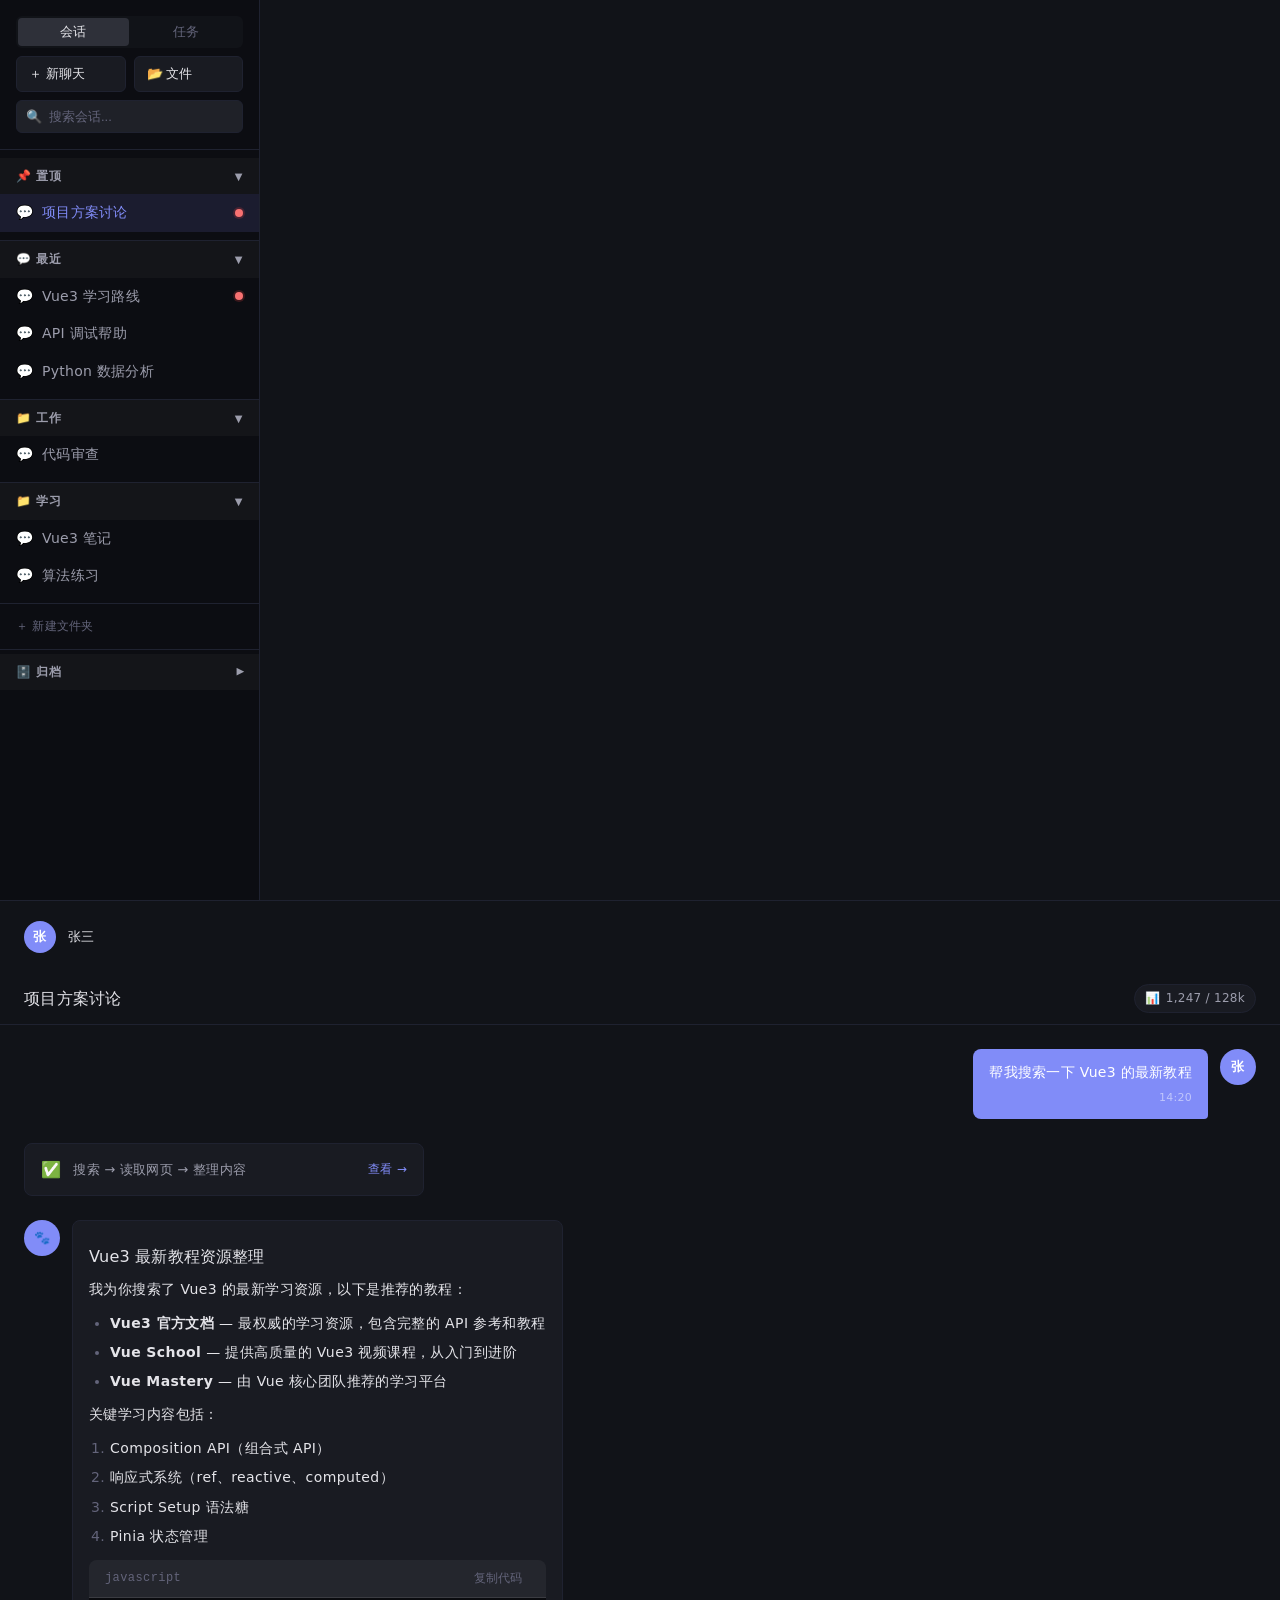
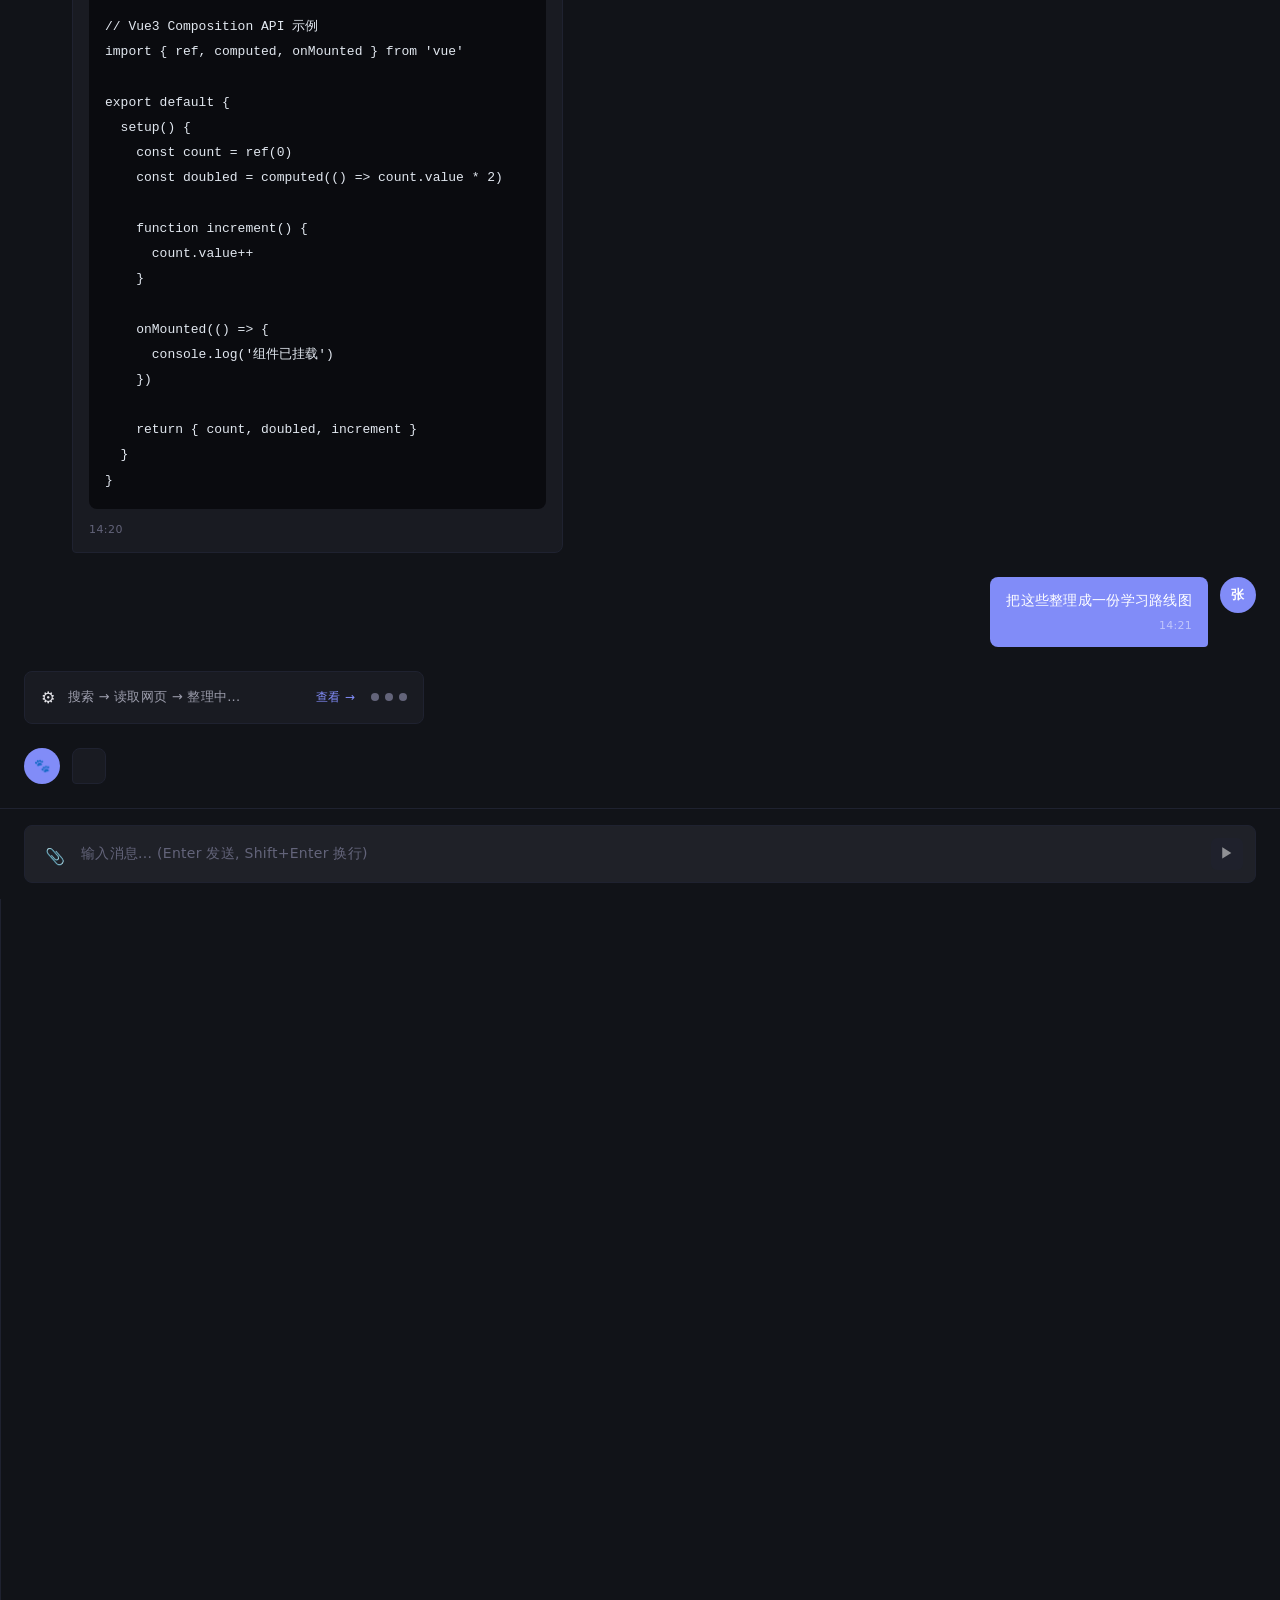
==== commit 2119b328: "feat: 添加新的API端点用于数据查询" ====
--- a/学习/新前端方案/prototype/chat.html
+++ b/学习/新前端方案/prototype/chat.html
@@ -135,14 +135,6 @@
             </div>
           </div>
         </div>
-        <div class="sidebar-section collapsed">
-          <div class="sidebar-section-header"><span>❌ 已取消</span><span class="chevron">▼</span></div>
-          <div class="sidebar-section-items">
-            <div class="sidebar-item" data-session="report" onclick="location.href='task-history.html'">
-              <span class="item-icon">⏰</span><span class="item-text">月度报告生成</span>
-              <div class="item-actions"><button class="item-action-btn" data-action="rename" title="重命名">✏️</button><button class="item-action-btn" data-action="delete" title="删除">🗑️</button></div>
-            </div>
-          </div>
         </div>
       </div>
     </div>
@@ -168,6 +160,12 @@
         <button class="hamburger-btn" onclick="toggleSidebar()">☰</button>
         <span id="chatTitle">项目方案讨论</span>
       </div>
+      <div class="topbar-actions">
+        <span class="topbar-token" id="tokenUsage" onclick="toggleTokenPopover(event)">
+          <span class="token-icon">📊</span>
+          <span id="tokenText">1,247 / 128k</span>
+        </span>
+      </div>
     </div>
 
     <!-- Messages area (normal chat) -->
@@ -175,13 +173,17 @@
       <!-- User message 1 -->
       <div class="message message-user">
         <div class="avatar avatar-user">张</div>
-        <div class="message-content">帮我搜索一下 Vue3 的最新教程</div>
+        <div class="message-content">
+          <button class="message-actions-btn" onclick="showMessageActions(this,true)">⋯</button>
+          帮我搜索一下 Vue3 的最新教程
+          <div class="message-time">14:20</div>
+        </div>
       </div>
 
       <!-- Tool card (completed) -->
       <div class="tool-card" id="toolCard1" onclick="openToolPanel()">
         <span class="tool-card-icon">✅</span>
-        <span class="tool-card-text">执行了 3 个工具</span>
+        <span class="tool-card-text">搜索 → 读取网页 → 整理内容</span>
         <span class="tool-card-action">查看 →</span>
       </div>
 
@@ -189,7 +191,7 @@
       <div class="message message-ai">
         <div class="avatar avatar-ai">🐾</div>
         <div class="message-content md-content">
-          <button class="message-copy-btn" onclick="copyMessage(this)">复制</button>
+          <button class="message-actions-btn" onclick="showMessageActions(this,false)">⋯</button>
           <h3>Vue3 最新教程资源整理</h3>
           <p>我为你搜索了 Vue3 的最新学习资源，以下是推荐的教程：</p>
           <ul>
@@ -227,19 +229,24 @@
     return { count, doubled, increment }
   }
 }</code></pre>
+          <div class="message-time">14:20</div>
         </div>
       </div>
 
       <!-- User message 2 -->
       <div class="message message-user">
         <div class="avatar avatar-user">张</div>
-        <div class="message-content">把这些整理成一份学习路线图</div>
+        <div class="message-content">
+          <button class="message-actions-btn" onclick="showMessageActions(this,true)">⋯</button>
+          把这些整理成一份学习路线图
+          <div class="message-time">14:21</div>
+        </div>
       </div>
 
       <!-- Tool card (executing -> will complete) -->
       <div class="tool-card" id="toolCard2" onclick="openToolPanel()">
         <span class="tool-card-icon" id="toolCard2Icon">⚙️</span>
-        <span class="tool-card-text" id="toolCard2Text">正在执行工具...</span>
+        <span class="tool-card-text" id="toolCard2Text">搜索 → 读取网页 → 整理中...</span>
         <span class="tool-card-action">查看 →</span>
         <div class="thinking-indicator" id="toolCard2Loading" style="padding:0;margin-left:4px;">
           <div class="thinking-dot"></div>
@@ -252,7 +259,7 @@
       <div class="message message-ai" id="aiReply2">
         <div class="avatar avatar-ai">🐾</div>
         <div class="message-content md-content" id="aiReply2Content">
-          <button class="message-copy-btn" onclick="copyMessage(this)">复制</button>
+          <button class="message-actions-btn" onclick="showMessageActions(this,false)">⋯</button>
         </div>
       </div>
     </div>
@@ -430,7 +437,7 @@
     // Add user message
     var userMsg = document.createElement('div');
     userMsg.className = 'message message-user slide-up';
-    userMsg.innerHTML = '<div class="avatar avatar-user">张</div><div class="message-content">' + escapeHtml(text) + '</div>';
+    userMsg.innerHTML = '<div class="avatar avatar-user">张</div><div class="message-content"><button class="message-actions-btn" onclick="showMessageActions(this,true)">⋯</button>' + escapeHtml(text) + '<div class="message-time">' + getTimeStr() + '</div></div>';
     messagesArea.appendChild(userMsg);
 
     // Clear input
@@ -469,11 +476,11 @@
       var contentDiv = document.createElement('div');
       contentDiv.className = 'message-content md-content';
 
-      var copyBtn = document.createElement('button');
-      copyBtn.className = 'message-copy-btn';
-      copyBtn.textContent = '复制';
-      copyBtn.onclick = function() { copyMessage(copyBtn); };
-      contentDiv.appendChild(copyBtn);
+      var actionsBtn = document.createElement('button');
+      actionsBtn.className = 'message-actions-btn';
+      actionsBtn.textContent = '⋯';
+      actionsBtn.onclick = function() { showMessageActions(actionsBtn, false); };
+      contentDiv.appendChild(actionsBtn);
 
       var textSpan = document.createElement('span');
       contentDiv.appendChild(textSpan);
@@ -489,6 +496,10 @@
 
       currentTypewriter = typeWriter(textSpan, replyText, 20, function() {
         if (cursor.parentNode) cursor.remove();
+        var timeDiv = document.createElement('div');
+        timeDiv.className = 'message-time';
+        timeDiv.textContent = getTimeStr();
+        contentDiv.appendChild(timeDiv);
         isGenerating = false;
         stopBtn.classList.remove('visible');
       });
@@ -531,12 +542,122 @@
     }, 50);
   }
 
-  function copyMessage(btn) {
-    var content = btn.parentElement.textContent.replace('复制', '').trim();
-    navigator.clipboard.writeText(content).then(function() {
-      btn.textContent = '已复制';
-      setTimeout(function() { btn.textContent = '复制'; }, 1500);
+  /* Token popover */
+  var tokenData = {
+    system: 486,
+    history: 328,
+    current: 247,
+    tools: 186,
+    total: 1247,
+    limit: 128000
+  };
+
+  function toggleTokenPopover(e) {
+    e.stopPropagation();
+    var existing = document.querySelector('.token-popover');
+    if (existing) { existing.remove(); return; }
+
+    var popover = document.createElement('div');
+    popover.className = 'token-popover';
+
+    var pct = function(v) { return (v / tokenData.total * 100).toFixed(1); };
+    var fmt = function(v) { return v >= 1000 ? (v / 1000).toFixed(1) + 'k' : v; };
+
+    popover.innerHTML =
+      '<div class="token-popover-title">Token 用量明细</div>' +
+      '<div class="token-row">' +
+        '<span class="token-label"><span class="dot" style="background:var(--accent)"></span>系统提示</span>' +
+        '<span class="token-value">' + fmt(tokenData.system) + ' (' + pct(tokenData.system) + '%)</span>' +
+      '</div>' +
+      '<div class="token-row">' +
+        '<span class="token-label"><span class="dot" style="background:var(--info)"></span>历史消息</span>' +
+        '<span class="token-value">' + fmt(tokenData.history) + ' (' + pct(tokenData.history) + '%)</span>' +
+      '</div>' +
+      '<div class="token-row">' +
+        '<span class="token-label"><span class="dot" style="background:var(--success)"></span>当前对话</span>' +
+        '<span class="token-value">' + fmt(tokenData.current) + ' (' + pct(tokenData.current) + '%)</span>' +
+      '</div>' +
+      '<div class="token-row">' +
+        '<span class="token-label"><span class="dot" style="background:var(--warning)"></span>工具调用</span>' +
+        '<span class="token-value">' + fmt(tokenData.tools) + ' (' + pct(tokenData.tools) + '%)</span>' +
+      '</div>' +
+      '<div class="token-row" style="font-weight:600;">' +
+        '<span class="token-label">合计</span>' +
+        '<span class="token-value">' + fmt(tokenData.total) + ' / ' + fmt(tokenData.limit) + '</span>' +
+      '</div>' +
+      '<div class="token-bar-mini">' +
+        '<div class="token-bar-seg" style="width:' + pct(tokenData.system) + '%;background:var(--accent)"></div>' +
+        '<div class="token-bar-seg" style="width:' + pct(tokenData.history) + '%;background:var(--info)"></div>' +
+        '<div class="token-bar-seg" style="width:' + pct(tokenData.current) + '%;background:var(--success)"></div>' +
+        '<div class="token-bar-seg" style="width:' + pct(tokenData.tools) + '%;background:var(--warning)"></div>' +
+      '</div>';
+
+    document.getElementById('tokenUsage').appendChild(popover);
+
+    // Close on outside click
+    setTimeout(function() {
+      document.addEventListener('click', function closePopover(ev) {
+        if (!popover.contains(ev.target)) {
+          popover.remove();
+          document.removeEventListener('click', closePopover);
+        }
+      });
+    }, 0);
+  }
+
+  function getTimeStr() {
+    var now = new Date();
+    var h = now.getHours();
+    var m = now.getMinutes();
+    return (h < 10 ? '0' : '') + h + ':' + (m < 10 ? '0' : '') + m;
+  }
+
+  function showMessageActions(btn, isUser) {
+    var messageEl = btn.closest('.message');
+    var items = [
+      { icon: '📋', label: '复制', action: function() { copyMessageContent(messageEl); } }
+    ];
+    if (isUser) {
+      items.push({ icon: '✏️', label: '编辑重发', action: function() { editAndResend(messageEl); } });
+    } else {
+      items.push({ icon: '🔄', label: '重新生成', action: function() { regenerateReply(messageEl); } });
+    }
+    items.push({ divider: true });
+    items.push({ icon: '🗑️', label: '删除', danger: true, action: function() { deleteMessage(messageEl); } });
+    showDropdown(btn, items);
+  }
+
+  function copyMessageContent(messageEl) {
+    var content = messageEl.querySelector('.message-content');
+    var clone = content.cloneNode(true);
+    var btns = clone.querySelectorAll('.message-actions-btn, .message-time');
+    btns.forEach(function(el) { el.remove(); });
+    var text = clone.textContent.trim();
+    navigator.clipboard.writeText(text).then(function() {
+      showToast('已复制', 'success');
     });
+  }
+
+  function deleteMessage(messageEl) {
+    messageEl.style.opacity = '0';
+    messageEl.style.transform = 'translateY(-10px)';
+    messageEl.style.transition = 'all 0.3s ease';
+    setTimeout(function() { messageEl.remove(); }, 300);
+  }
+
+  function regenerateReply(messageEl) {
+    showToast('重新生成中...', 'info');
+  }
+
+  function editAndResend(messageEl) {
+    var content = messageEl.querySelector('.message-content');
+    var clone = content.cloneNode(true);
+    var extras = clone.querySelectorAll('.message-actions-btn, .message-time');
+    extras.forEach(function(el) { el.remove(); });
+    chatInput.value = clone.textContent.trim();
+    chatInput.focus();
+    autoResize(chatInput);
+    sendBtn.disabled = false;
   }
 
   function copyCode(btn) {
@@ -627,7 +748,7 @@
     var text = document.getElementById('toolCard2Text');
     var loading = document.getElementById('toolCard2Loading');
     if (icon) icon.textContent = '✅';
-    if (text) text.textContent = '执行了 3 个工具';
+    if (text) text.textContent = '搜索 → 读取网页 → 整理内容';
     if (loading) loading.style.display = 'none';
   }, 3000);
 
@@ -653,6 +774,10 @@
 
     currentTypewriter = typeWriter(textSpan, replyHtml, 15, function() {
       if (cursor.parentNode) cursor.remove();
+      var timeDiv = document.createElement('div');
+      timeDiv.className = 'message-time';
+      timeDiv.textContent = '14:22';
+      el.appendChild(timeDiv);
       scrollToBottom();
     });
   }, 3500);
--- a/学习/新前端方案/prototype/css/style.css
+++ b/学习/新前端方案/prototype/css/style.css
@@ -724,7 +724,113 @@
 .topbar-actions {
   display: flex;
   align-items: center;
-  gap: var(--spacing-sm);
+  gap: var(--spacing-md);
+}
+
+/* Topbar model badge */
+.topbar-model {
+  display: inline-flex;
+  align-items: center;
+  gap: 5px;
+  padding: 3px 10px;
+  background: var(--bg-card);
+  border: 1px solid var(--border);
+  border-radius: var(--radius-full);
+  font-size: var(--font-size-xs);
+  color: var(--text-muted);
+  white-space: nowrap;
+}
+.topbar-model .model-dot {
+  width: 6px;
+  height: 6px;
+  border-radius: 50%;
+  background: var(--success);
+}
+
+/* Topbar token usage */
+.topbar-token {
+  display: inline-flex;
+  align-items: center;
+  gap: 5px;
+  padding: 3px 10px;
+  background: var(--bg-card);
+  border: 1px solid var(--border);
+  border-radius: var(--radius-full);
+  font-size: var(--font-size-xs);
+  color: var(--text-secondary);
+  cursor: pointer;
+  transition: all var(--transition-fast);
+  white-space: nowrap;
+  position: relative;
+}
+.topbar-token:hover {
+  border-color: var(--border-light);
+  color: var(--text-primary);
+}
+.topbar-token .token-icon {
+  font-size: 12px;
+  color: var(--text-muted);
+}
+
+/* Token detail popover */
+.token-popover {
+  position: absolute;
+  top: calc(100% + 8px);
+  right: 0;
+  background: var(--bg-card);
+  border: 1px solid var(--border);
+  border-radius: var(--radius-lg);
+  padding: var(--spacing-lg);
+  min-width: 240px;
+  box-shadow: var(--shadow-lg);
+  z-index: 8000;
+  animation: dropdownIn 0.15s ease;
+}
+.token-popover-title {
+  font-size: var(--font-size-sm);
+  font-weight: 600;
+  color: var(--text-primary);
+  margin-bottom: var(--spacing-md);
+}
+.token-row {
+  display: flex;
+  align-items: center;
+  justify-content: space-between;
+  padding: 5px 0;
+  font-size: var(--font-size-xs);
+}
+.token-row + .token-row {
+  border-top: 1px solid var(--border);
+}
+.token-label {
+  color: var(--text-secondary);
+  display: flex;
+  align-items: center;
+  gap: 6px;
+}
+.token-label .dot {
+  width: 8px;
+  height: 8px;
+  border-radius: 50%;
+  flex-shrink: 0;
+}
+.token-value {
+  font-family: var(--font-mono);
+  font-weight: 500;
+  color: var(--text-primary);
+}
+.token-bar-mini {
+  width: 100%;
+  height: 6px;
+  background: var(--bg-hover);
+  border-radius: 3px;
+  overflow: hidden;
+  margin-top: var(--spacing-md);
+  display: flex;
+}
+.token-bar-seg {
+  height: 100%;
+  transition: width var(--transition-normal);
 }
 
 /* Hamburger button: hidden by default, visible when sidebar is collapsed or on mobile */
@@ -1035,6 +1141,26 @@
 }
 .modal-message strong {
   color: var(--text-primary);
+}
+.modal-input {
+  width: 100%;
+  padding: var(--spacing-sm) var(--spacing-md);
+  background: var(--bg-input);
+  border: 1px solid var(--border);
+  border-radius: var(--radius-md);
+  color: var(--text-primary);
+  font-size: var(--font-size-base);
+  font-family: var(--font-sans);
+  outline: none;
+  margin-bottom: var(--spacing-lg);
+  transition: border-color var(--transition-fast);
+}
+.modal-input:focus {
+  border-color: var(--border-focus);
+  box-shadow: 0 0 0 3px var(--accent-light);
+}
+.modal-input::placeholder {
+  color: var(--text-muted);
 }
 
 @keyframes fadeIn {
@@ -1346,6 +1472,97 @@
   font-size: var(--font-size-sm);
 }
 
+/* Auth extras: forgot password + remember me */
+.auth-extras {
+  display: flex;
+  align-items: center;
+  justify-content: space-between;
+  margin-bottom: var(--spacing-lg);
+  font-size: var(--font-size-sm);
+}
+.remember-me {
+  display: flex;
+  align-items: center;
+  gap: var(--spacing-sm);
+  color: var(--text-secondary);
+  cursor: pointer;
+  user-select: none;
+}
+.remember-me .mini-toggle {
+  width: 32px;
+  height: 18px;
+  border-radius: 9px;
+  background: var(--border-light);
+  position: relative;
+  transition: background var(--transition-fast);
+  flex-shrink: 0;
+}
+.remember-me .mini-toggle::after {
+  content: '';
+  width: 14px;
+  height: 14px;
+  border-radius: 50%;
+  background: white;
+  position: absolute;
+  top: 2px;
+  left: 2px;
+  transition: transform var(--transition-fast);
+}
+.remember-me .mini-toggle.on {
+  background: var(--accent);
+}
+.remember-me .mini-toggle.on::after {
+  transform: translateX(14px);
+}
+.forgot-link {
+  color: var(--text-muted);
+  font-size: var(--font-size-sm);
+  cursor: pointer;
+  transition: color var(--transition-fast);
+}
+.forgot-link:hover {
+  color: var(--accent);
+  text-decoration: underline;
+}
+
+/* Password strength indicator */
+.password-strength {
+  margin-top: var(--spacing-sm);
+  margin-bottom: calc(-1 * var(--spacing-sm));
+}
+.strength-bar {
+  height: 4px;
+  background: var(--bg-hover);
+  border-radius: 2px;
+  overflow: hidden;
+  margin-bottom: 4px;
+}
+.strength-fill {
+  height: 100%;
+  border-radius: 2px;
+  transition: width var(--transition-normal), background var(--transition-normal);
+  width: 0;
+}
+.strength-fill.weak {
+  width: 33%;
+  background: var(--error);
+}
+.strength-fill.medium {
+  width: 66%;
+  background: var(--warning);
+}
+.strength-fill.strong {
+  width: 100%;
+  background: var(--success);
+}
+.strength-text {
+  font-size: 11px;
+  transition: color var(--transition-fast);
+}
+.strength-text.weak { color: var(--error); }
+.strength-text.medium { color: var(--warning); }
+.strength-text.strong { color: var(--success); }
+
 /* ========== 6. Chat Page ========== */
 
 /* -- Messages area -- */
@@ -1404,8 +1621,8 @@
   border-bottom-left-radius: var(--radius-sm);
 }
 
-/* Copy button on hover */
-.message-copy-btn {
+/* Message actions button (hover to reveal) */
+.message-actions-btn {
   position: absolute;
   top: var(--spacing-sm);
   right: var(--spacing-sm);
@@ -1413,19 +1630,40 @@
   border: 1px solid var(--border);
   border-radius: var(--radius-sm);
   color: var(--text-muted);
-  padding: 4px 8px;
-  font-size: 11px;
+  padding: 2px 8px;
+  font-size: 16px;
+  line-height: 1.2;
   cursor: pointer;
   opacity: 0;
   transition: opacity var(--transition-fast);
   z-index: 2;
 }
-.message:hover .message-copy-btn {
+.message:hover .message-actions-btn {
   opacity: 1;
 }
-.message-copy-btn:hover {
+.message-actions-btn:hover {
   color: var(--text-primary);
   background: var(--bg-hover);
+}
+.message-user .message-actions-btn {
+  background: rgba(255,255,255,0.15);
+  border-color: rgba(255,255,255,0.2);
+  color: rgba(255,255,255,0.7);
+}
+.message-user .message-actions-btn:hover {
+  background: rgba(255,255,255,0.25);
+  color: white;
+}
+
+/* Message timestamp */
+.message-time {
+  font-size: 11px;
+  color: var(--text-muted);
+  margin-top: 6px;
+}
+.message-user .message-time {
+  color: rgba(255,255,255,0.5);
+  text-align: right;
 }
 
 /* Tool aggregate card */
@@ -2243,6 +2481,90 @@
   text-align: center;
 }
 
+/* Task summary bar */
+.task-summary-bar {
+  display: flex;
+  align-items: center;
+  justify-content: space-between;
+  gap: var(--spacing-md);
+  padding: var(--spacing-md) var(--spacing-lg);
+  background: var(--bg-card);
+  border: 1px solid var(--border);
+  border-radius: var(--radius-lg);
+  flex-wrap: wrap;
+}
+.task-summary-info {
+  display: flex;
+  align-items: center;
+  gap: var(--spacing-sm);
+  font-size: var(--font-size-sm);
+  color: var(--text-secondary);
+  min-width: 0;
+  flex: 1;
+}
+.task-summary-schedule {
+  font-weight: 500;
+  color: var(--text-primary);
+  white-space: nowrap;
+}
+.task-summary-sep {
+  color: var(--border-light);
+}
+.task-summary-content {
+  color: var(--text-muted);
+  overflow: hidden;
+  text-overflow: ellipsis;
+  white-space: nowrap;
+}
+
+/* Task filter bar */
+.task-filter-bar {
+  display: flex;
+  gap: var(--spacing-xs);
+}
+.task-filter-btn {
+  padding: var(--spacing-xs) var(--spacing-md);
+  border-radius: var(--radius-full);
+  border: 1px solid var(--border);
+  background: transparent;
+  color: var(--text-secondary);
+  font-size: var(--font-size-xs);
+  font-family: var(--font-sans);
+  cursor: pointer;
+  transition: all var(--transition-fast);
+}
+.task-filter-btn:hover {
+  background: var(--bg-hover);
+  color: var(--text-primary);
+}
+.task-filter-btn.active {
+  background: var(--accent);
+  color: white;
+  border-color: var(--accent);
+}
+
+/* Cron next run */
+.cron-next-run {
+  font-size: var(--font-size-xs);
+  color: var(--text-muted);
+  margin-top: 2px;
+}
+
+/* Load more link */
+.load-more-link {
+  text-align: center;
+  padding: var(--spacing-md) 0;
+}
+.load-more-link a {
+  font-size: var(--font-size-sm);
+  color: var(--text-muted);
+  text-decoration: none;
+  transition: color var(--transition-fast);
+}
+.load-more-link a:hover {
+  color: var(--accent);
+}
+
 /* ========== 8. Files Page ========== */
 
 .files-toolbar {
@@ -2361,6 +2683,55 @@
   font-size: var(--font-size-sm);
   padding: 2px 8px;
   outline: none;
+}
+
+/* Folder arrow indicator */
+.folder-arrow {
+  color: var(--text-muted);
+  font-size: 12px;
+  flex-shrink: 0;
+  margin-left: var(--spacing-sm);
+  transition: color var(--transition-fast);
+}
+.file-row:hover .folder-arrow {
+  color: var(--accent);
+}
+
+/* File checkbox */
+.file-checkbox {
+  width: 16px;
+  height: 16px;
+  accent-color: var(--accent);
+  cursor: pointer;
+  flex-shrink: 0;
+}
+.file-table th.col-check,
+.file-table td.col-check {
+  width: 40px;
+  text-align: center;
+}
+
+/* Batch action bar */
+.batch-action-bar {
+  display: none;
+  align-items: center;
+  gap: var(--spacing-md);
+  padding: var(--spacing-sm) var(--spacing-xl);
+  background: var(--accent-light);
+  border-bottom: 1px solid var(--border);
+  font-size: var(--font-size-sm);
+  color: var(--text-primary);
+}
+.batch-action-bar.visible {
+  display: flex;
+}
+.batch-count {
+  font-weight: 500;
+  color: var(--accent);
+}
+.batch-action-bar .btn {
+  padding: var(--spacing-xs) var(--spacing-md);
+  font-size: var(--font-size-xs);
 }
 
 /* Drag upload overlay */
@@ -2670,6 +3041,7 @@
   border: 1px solid var(--border);
   border-radius: var(--radius-lg);
   margin-bottom: var(--spacing-sm);
+  flex-wrap: wrap;
   transition: border-color var(--transition-fast);
 }
 .skill-item:hover {
@@ -2702,6 +3074,95 @@
   color: var(--warning);
 }
 
+/* Skill config expand area */
+.skill-name-clickable {
+  cursor: pointer;
+  transition: color var(--transition-fast);
+}
+.skill-name-clickable:hover {
+  color: var(--accent);
+}
+.skill-config {
+  flex-basis: 100%;
+  max-height: 0;
+  overflow: hidden;
+  transition: max-height 0.3s ease, padding 0.3s ease, margin 0.3s ease;
+  padding: 0;
+  margin: 0;
+  border-top: 0 solid var(--border);
+}
+.skill-item.config-open .skill-config {
+  max-height: 200px;
+  padding: var(--spacing-md) 0;
+  margin-top: var(--spacing-sm);
+  border-top-width: 1px;
+}
+.skill-config-field {
+  display: flex;
+  align-items: center;
+  gap: var(--spacing-sm);
+  font-size: var(--font-size-xs);
+}
+.skill-config-field label {
+  color: var(--text-secondary);
+  white-space: nowrap;
+  min-width: 80px;
+}
+.skill-config-field input {
+  flex: 1;
+  padding: var(--spacing-xs) var(--spacing-sm);
+  background: var(--bg-input);
+  border: 1px solid var(--border);
+  border-radius: var(--radius-sm);
+  color: var(--text-primary);
+  font-size: var(--font-size-xs);
+  font-family: var(--font-mono);
+  outline: none;
+}
+.skill-config-field input:focus {
+  border-color: var(--accent);
+}
+.skill-config-none {
+  font-size: var(--font-size-xs);
+  color: var(--text-muted);
+  font-style: italic;
+}
+
+/* Agent file preview mode */
+.agent-file-preview {
+  flex: 1;
+  overflow-y: auto;
+  padding: var(--spacing-xl);
+  display: none;
+  background: var(--bg-input);
+}
+.agent-file-preview.visible {
+  display: block;
+}
+.agent-file-preview.visible + .agent-file-textarea,
+.agent-file-textarea.preview-hidden {
+  display: none;
+}
+.preview-toggle {
+  padding: var(--spacing-xs) var(--spacing-md);
+  font-size: var(--font-size-xs);
+  background: var(--bg-input);
+  border: 1px solid var(--border);
+  border-radius: var(--radius-md);
+  color: var(--text-secondary);
+  cursor: pointer;
+  transition: all var(--transition-fast);
+}
+.preview-toggle:hover {
+  background: var(--bg-hover);
+  color: var(--text-primary);
+}
+.preview-toggle.active {
+  background: var(--accent-light);
+  border-color: var(--accent);
+  color: var(--accent);
+}
+
 /* File editor page */
 .file-editor-topbar {
   display: flex;
@@ -2860,6 +3321,53 @@
   border: none;
   border-top: 1px solid var(--border);
   margin: 1em 0;
+}
+
+/* -- Page loading bar (NProgress style) -- */
+.page-loading-bar {
+  position: fixed;
+  top: 0;
+  left: 0;
+  height: 2px;
+  background: linear-gradient(90deg, var(--accent), var(--success));
+  z-index: 99999;
+  pointer-events: none;
+  transition: width 0.4s ease, opacity 0.3s ease;
+  box-shadow: 0 0 8px rgba(129, 140, 248, 0.5);
+  width: 0;
+  opacity: 1;
+}
+
+/* -- Sidebar empty state -- */
+.sidebar-empty-state {
+  padding: var(--spacing-2xl) var(--spacing-lg);
+  text-align: center;
+  color: var(--text-muted);
+  font-size: var(--font-size-sm);
+  display: none;
+}
+.sidebar-empty-state.visible {
+  display: block;
+}
+.sidebar-empty-state .empty-icon {
+  font-size: 36px;
+  margin-bottom: var(--spacing-md);
+  opacity: 0.5;
+}
+.sidebar-empty-state .empty-text {
+  margin-bottom: var(--spacing-md);
+  line-height: 1.6;
+}
+.sidebar-empty-state .empty-action {
+  display: inline-block;
+  color: var(--accent);
+  cursor: pointer;
+  font-weight: 500;
+  transition: color var(--transition-fast);
+}
+.sidebar-empty-state .empty-action:hover {
+  color: var(--accent-hover);
+  text-decoration: underline;
 }
 
 /* ========== 11. Animations ========== */
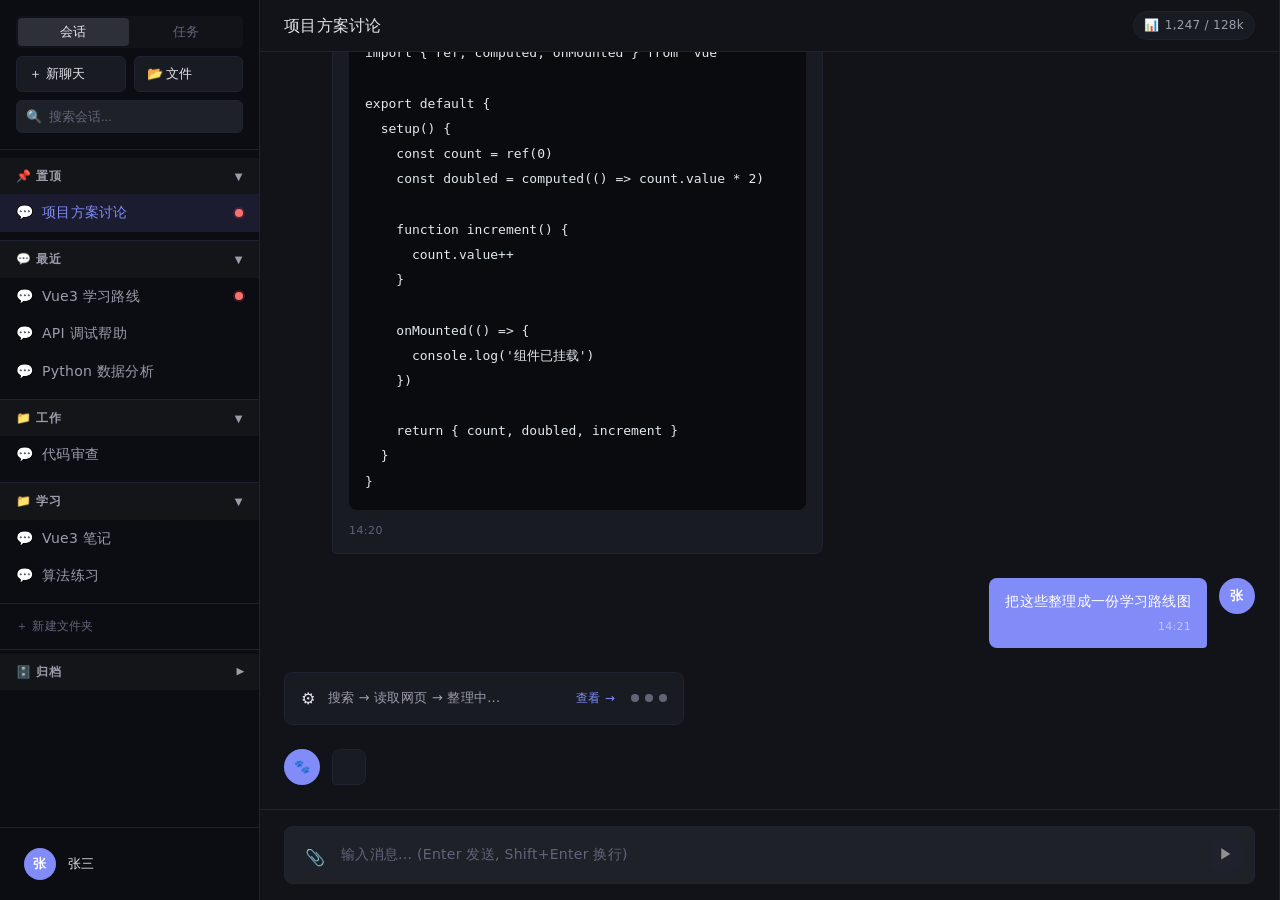
==== commit 909b1a90: "feat: 实现基本的聊天视图 Webview。" ====
--- a/学习/新前端方案/prototype/chat.html
+++ b/学习/新前端方案/prototype/chat.html
@@ -134,7 +134,6 @@
               <div class="item-actions"><button class="item-action-btn" data-action="rename" title="重命名">✏️</button><button class="item-action-btn" data-action="delete" title="删除">🗑️</button></div>
             </div>
           </div>
-        </div>
         </div>
       </div>
     </div>
--- a/学习/新前端方案/prototype/css/style.css
+++ b/学习/新前端方案/prototype/css/style.css
@@ -2951,6 +2951,28 @@
   outline: none;
   line-height: 1.8;
 }
+.char-count-bar {
+  display: flex;
+  justify-content: space-between;
+  align-items: center;
+  padding: var(--spacing-xs) var(--spacing-xl);
+  font-size: 12px;
+  color: var(--text-muted);
+  background: var(--bg-card);
+  border-top: 1px solid var(--border);
+}
+.char-count-bar.over-limit .char-count-text {
+  color: var(--color-error);
+  font-weight: 600;
+}
+.char-count-warn {
+  display: none;
+  color: var(--color-error);
+  font-size: 11px;
+}
+.char-count-bar.over-limit .char-count-warn {
+  display: inline;
+}
 .agent-file-actions {
   display: flex;
   justify-content: flex-end;
